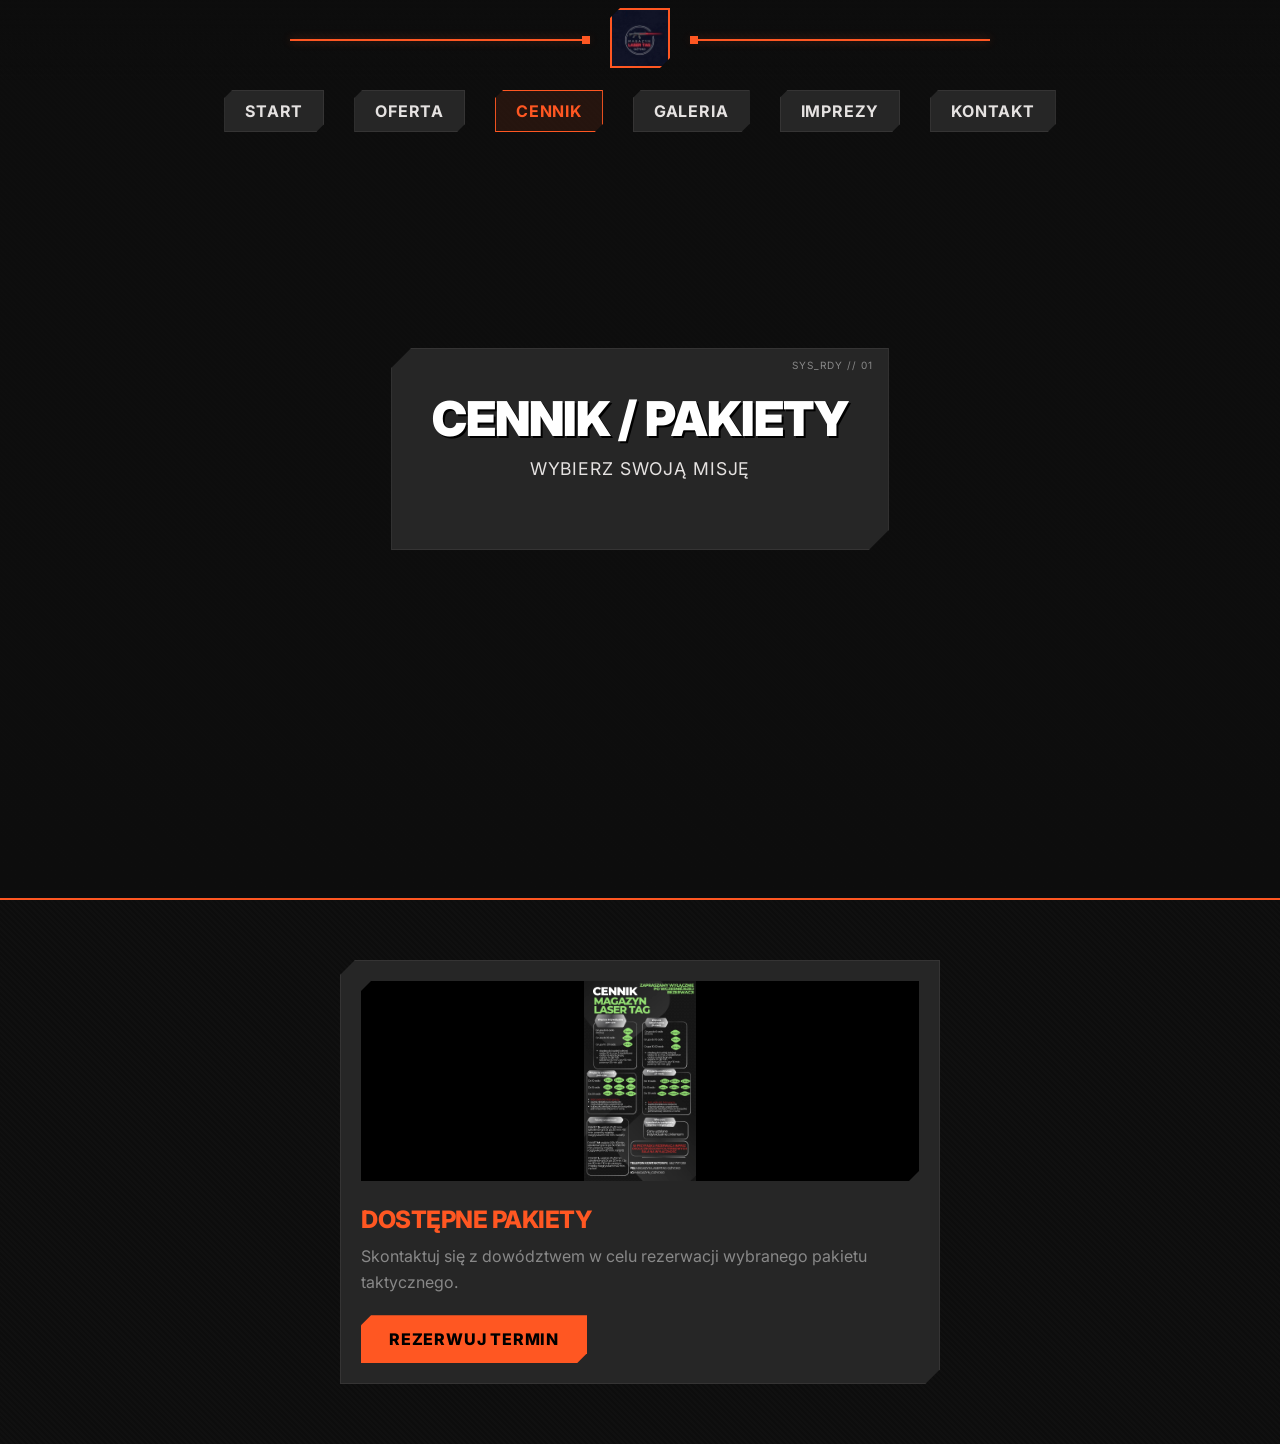
==== cennik.html @ 7a132282 "Initial Laser Tag website" ====
<!doctype html>
<html lang="pl">
<head>
  <meta charset="utf-8">
  <meta name="viewport" content="width=device-width, initial-scale=1">
  <title>Cennik - Laser Tag Giżycko</title>
  <link rel="stylesheet" href="styles.css">
</head>
<body data-page="cennik">

  <nav class="top-nav">
    <div class="line left-line"></div>
    <div class="logo">
      <img src="assets/media/LOGO%20LT.jpg" alt="Laser Tag Logo">
    </div>
    <div class="line right-line"></div>
  </nav>

  <div class="desktop-menu">
    <a href="index.html">Start</a>
    <a href="oferta.html">Oferta</a>
    <a href="cennik.html" class="active">Cennik</a>
    <a href="galeria.html">Galeria</a>
    <a href="imprezy.html">Imprezy</a>
    <a href="kontakt.html">Kontakt</a>
  </div>

  <main>
    <section class="hero">
      <div class="video-overlay"></div>
      <video autoplay muted loop playsinline class="bg-video">
        <source src="assets/media/two-young-adults-play-laser-tag-game-in-dark-2025-12-17-11-11-49-utc.mov" type="video/mp4">
      </video>
      <div class="hero-content tactical-panel">
        <h1>CENNIK / PAKIETY</h1>
        <p>WYBIERZ SWOJĄ MISJĘ</p>
      </div>
    </section>

    <section class="features" style="justify-content: center;">
      <div class="feature-card" style="max-width: 600px; margin: 0 auto;">
        <img src="assets/media/CENNIKIKI%20I%20PAKIETY%20LT.jpg" alt="Cennik Laser Tag" style="object-fit: contain; background: #000;">
        <h2>Dostępne Pakiety</h2>
        <p>Skontaktuj się z dowództwem w celu rezerwacji wybranego pakietu taktycznego.</p>
        <a href="kontakt.html" class="btn btn-primary" style="display:inline-block; margin-top:20px;">Rezerwuj termin</a>
      </div>
    </section>
  </main>

  <nav class="bottom-nav">
    <a href="index.html">
      <svg viewBox="0 0 24 24"><path d="M10 20v-6h4v6h5v-8h3L12 3 2 12h3v8z"/></svg>
      <span>Start</span>
    </a>
    <a href="oferta.html">
      <svg viewBox="0 0 24 24"><path d="M12 2l-5.5 9h11L12 2zm0 3.84L13.93 9h-3.87L12 5.84zM17.5 13c-2.49 0-4.5 2.01-4.5 4.5s2.01 4.5 4.5 4.5 4.5-2.01 4.5-4.5-2.01-4.5-4.5-4.5zm0 7c-1.38 0-2.5-1.12-2.5-2.5s1.12-2.5 2.5-2.5 2.5 1.12 2.5 2.5-1.12 2.5-2.5 2.5zM3 21.5h8v-8H3v8zm2-6h4v4H5v-4z"/></svg>
      <span>Oferta</span>
    </a>
    <a href="cennik.html" class="active">
      <svg viewBox="0 0 24 24"><path d="M11.8 10.9c-2.27-.59-3-1.2-3-2.15 0-1.09 1.01-1.85 2.7-1.85 1.78 0 2.44.85 2.5 2.1h2.21c-.07-1.72-1.12-3.3-3.21-3.81V3h-3v2.16c-1.94.42-3.5 1.68-3.5 3.61 0 2.31 1.91 3.46 4.7 4.13 2.5.6 3 1.48 3 2.41 0 .69-.49 1.79-2.7 1.79-2.06 0-2.87-.92-2.98-2.1h-2.2c.12 2.19 1.76 3.42 3.68 3.83V21h3v-2.15c1.95-.37 3.5-1.5 3.5-3.55 0-2.84-2.43-3.81-4.7-4.4z"/></svg>
      <span>Cennik</span>
    </a>
    <a href="kontakt.html">
      <svg viewBox="0 0 24 24"><path d="M20 4H4c-1.1 0-1.99.9-1.99 2L2 18c0 1.1.9 2 2 2h16c1.1 0 2-.9 2-2V6c0-1.1-.9-2-2-2zm0 4l-8 5-8-5V6l8 5 8-5v2z"/></svg>
      <span>Kontakt</span>
    </a>
  </nav>

</body>
</html>
---- styles.css ----
@import url('https://fonts.googleapis.com/css2?family=Inter:wght@400;500;700;800;900&display=swap');

:root {
  --color-base: #0D0D0D;
  --color-surface: #262626;
  --color-surface-light: #353434;
  --color-accent-primary: #FF5722;
  --color-accent-secondary: #D32F2F;
  --color-text-primary: #e5e2e1;
  --color-text-muted: #888888;
  
  --font-main: 'Inter', sans-serif;
}

* {
  box-sizing: border-box;
  margin: 0;
  padding: 0;
  font-family: var(--font-main);
}

body {
  background-color: var(--color-base);
  color: var(--color-text-primary);
  padding-bottom: 80px; /* space for bottom nav */
  background-image: repeating-linear-gradient(45deg, rgba(255,255,255,0.01) 0px, rgba(255,255,255,0.01) 2px, transparent 2px, transparent 4px);
}

/* TOP NAV WITH LINES */
.top-nav {
  position: fixed;
  top: 0;
  width: 100%;
  display: flex;
  align-items: center;
  justify-content: center;
  height: 80px;
  z-index: 1000;
  background: linear-gradient(to bottom, rgba(13,13,13,0.95), transparent);
}

.logo img {
  height: 60px;
  border: 2px solid var(--color-accent-primary);
  margin: 0 20px;
  /* Tactical sharp look */
  border-radius: 0;
  clip-path: polygon(10px 0, 100% 0, 100% calc(100% - 10px), calc(100% - 10px) 100%, 0 100%, 0 10px);
}

.line {
  height: 2px;
  background: var(--color-accent-primary);
  box-shadow: 0 0 8px rgba(255, 87, 34, 0.4);
  flex-grow: 1;
  max-width: 300px;
  position: relative;
}

.line::after {
  content: '';
  position: absolute;
  top: -3px;
  width: 8px;
  height: 8px;
  background: var(--color-accent-primary);
}

.left-line::after { right: 0; }
.right-line::after { left: 0; }

/* DESKTOP MENU */
.desktop-menu {
  display: none;
}

@media (min-width: 768px) {
  body { padding-bottom: 0; }
  .bottom-nav { display: none !important; }
  
  .desktop-menu {
    display: flex;
    justify-content: center;
    gap: 30px;
    position: fixed;
    top: 90px;
    width: 100%;
    z-index: 999;
  }
  
  .desktop-menu a {
    color: var(--color-text-primary);
    text-decoration: none;
    font-weight: 700;
    text-transform: uppercase;
    letter-spacing: 0.05em;
    padding: 10px 20px;
    background: var(--color-surface);
    border: 1px solid var(--color-surface-light);
    clip-path: polygon(8px 0, 100% 0, 100% calc(100% - 8px), calc(100% - 8px) 100%, 0 100%, 0 8px);
    transition: 0.2s;
  }
  
  .desktop-menu a:hover, .desktop-menu a.active {
    border-color: var(--color-accent-primary);
    background: rgba(255, 87, 34, 0.1);
    color: var(--color-accent-primary);
  }
}

/* HERO VIDEO */
.hero {
  position: relative;
  height: 100vh;
  display: flex;
  align-items: center;
  justify-content: center;
  overflow: hidden;
  border-bottom: 2px solid var(--color-accent-primary);
}

.bg-video {
  position: absolute;
  top: 50%;
  left: 50%;
  min-width: 100%;
  min-height: 100%;
  width: auto;
  height: auto;
  transform: translateX(-50%) translateY(-50%);
  z-index: -2;
  object-fit: cover;
  filter: contrast(1.2) grayscale(0.2);
}

.video-overlay {
  position: absolute;
  inset: 0;
  background: rgba(13, 13, 13, 0.7);
  z-index: -1;
  background-image: linear-gradient(0deg, rgba(13,13,13,1) 0%, rgba(13,13,13,0) 50%);
}

/* TACTICAL PANEL */
.tactical-panel {
  background: var(--color-surface);
  border: 1px solid var(--color-surface-light);
  padding: 40px;
  position: relative;
  clip-path: polygon(20px 0, 100% 0, 100% calc(100% - 20px), calc(100% - 20px) 100%, 0 100%, 0 20px);
}

.tactical-panel::before {
  content: 'SYS_RDY // 01';
  position: absolute;
  top: 10px;
  right: 15px;
  font-size: 10px;
  color: var(--color-text-muted);
  letter-spacing: 0.1em;
}

.hero-content {
  text-align: center;
  max-width: 700px;
  margin: 0 20px;
}

.hero-content h1 {
  font-size: 3rem;
  font-weight: 900;
  margin-bottom: 10px;
  text-transform: uppercase;
  color: #fff;
  letter-spacing: -0.02em;
  text-shadow: 2px 2px 0 #000;
}

.hero-content p {
  font-size: 1.1rem;
  color: var(--color-text-primary);
  text-transform: uppercase;
  letter-spacing: 0.05em;
  margin-bottom: 30px;
}

/* BUTTONS */
.hero-buttons {
  display: flex;
  gap: 20px;
  justify-content: center;
  flex-wrap: wrap;
}

.btn {
  padding: 14px 28px;
  text-decoration: none;
  font-weight: 800;
  text-transform: uppercase;
  letter-spacing: 0.05em;
  transition: 0.2s;
  clip-path: polygon(10px 0, 100% 0, 100% calc(100% - 10px), calc(100% - 10px) 100%, 0 100%, 0 10px);
  position: relative;
}

.btn-primary {
  background: var(--color-accent-primary);
  color: #000;
  border: none;
}

.btn-primary:hover {
  background: #fff;
}

.btn-outline {
  background: var(--color-surface);
  color: var(--color-text-primary);
  border: 1px solid var(--color-accent-primary);
}

.btn-outline:hover {
  background: var(--color-accent-primary);
  color: #000;
}

/* BOTTOM NAV (MOBILE) */
.bottom-nav {
  position: fixed;
  bottom: 0;
  width: 100%;
  background: var(--color-surface);
  border-top: 2px solid var(--color-accent-primary);
  display: flex;
  justify-content: space-around;
  padding: 12px 0;
  z-index: 1000;
}

.bottom-nav a {
  display: flex;
  flex-direction: column;
  align-items: center;
  color: var(--color-text-muted);
  text-decoration: none;
  font-size: 0.75rem;
  font-weight: 700;
  text-transform: uppercase;
  gap: 4px;
}

.bottom-nav a.active {
  color: var(--color-accent-primary);
}

.bottom-nav svg {
  width: 24px;
  height: 24px;
  fill: currentColor;
}

/* FEATURES GRID */
.features {
  padding: 60px 20px;
  display: grid;
  grid-template-columns: repeat(auto-fit, minmax(320px, 1fr));
  gap: 30px;
  max-width: 1200px;
  margin: 0 auto;
}

.feature-card {
  background: var(--color-surface);
  border: 1px solid var(--color-surface-light);
  padding: 20px;
  clip-path: polygon(15px 0, 100% 0, 100% calc(100% - 15px), calc(100% - 15px) 100%, 0 100%, 0 15px);
  position: relative;
}

.feature-card img {
  width: 100%;
  height: 200px;
  object-fit: cover;
  margin-bottom: 20px;
  filter: grayscale(0.3) contrast(1.2);
  clip-path: polygon(10px 0, 100% 0, 100% calc(100% - 10px), calc(100% - 10px) 100%, 0 100%, 0 10px);
}

.feature-card h2 {
  color: var(--color-accent-primary);
  font-size: 1.5rem;
  font-weight: 800;
  margin-bottom: 10px;
  text-transform: uppercase;
  letter-spacing: -0.02em;
}

.feature-card p {
  color: var(--color-text-muted);
  line-height: 1.6;
}
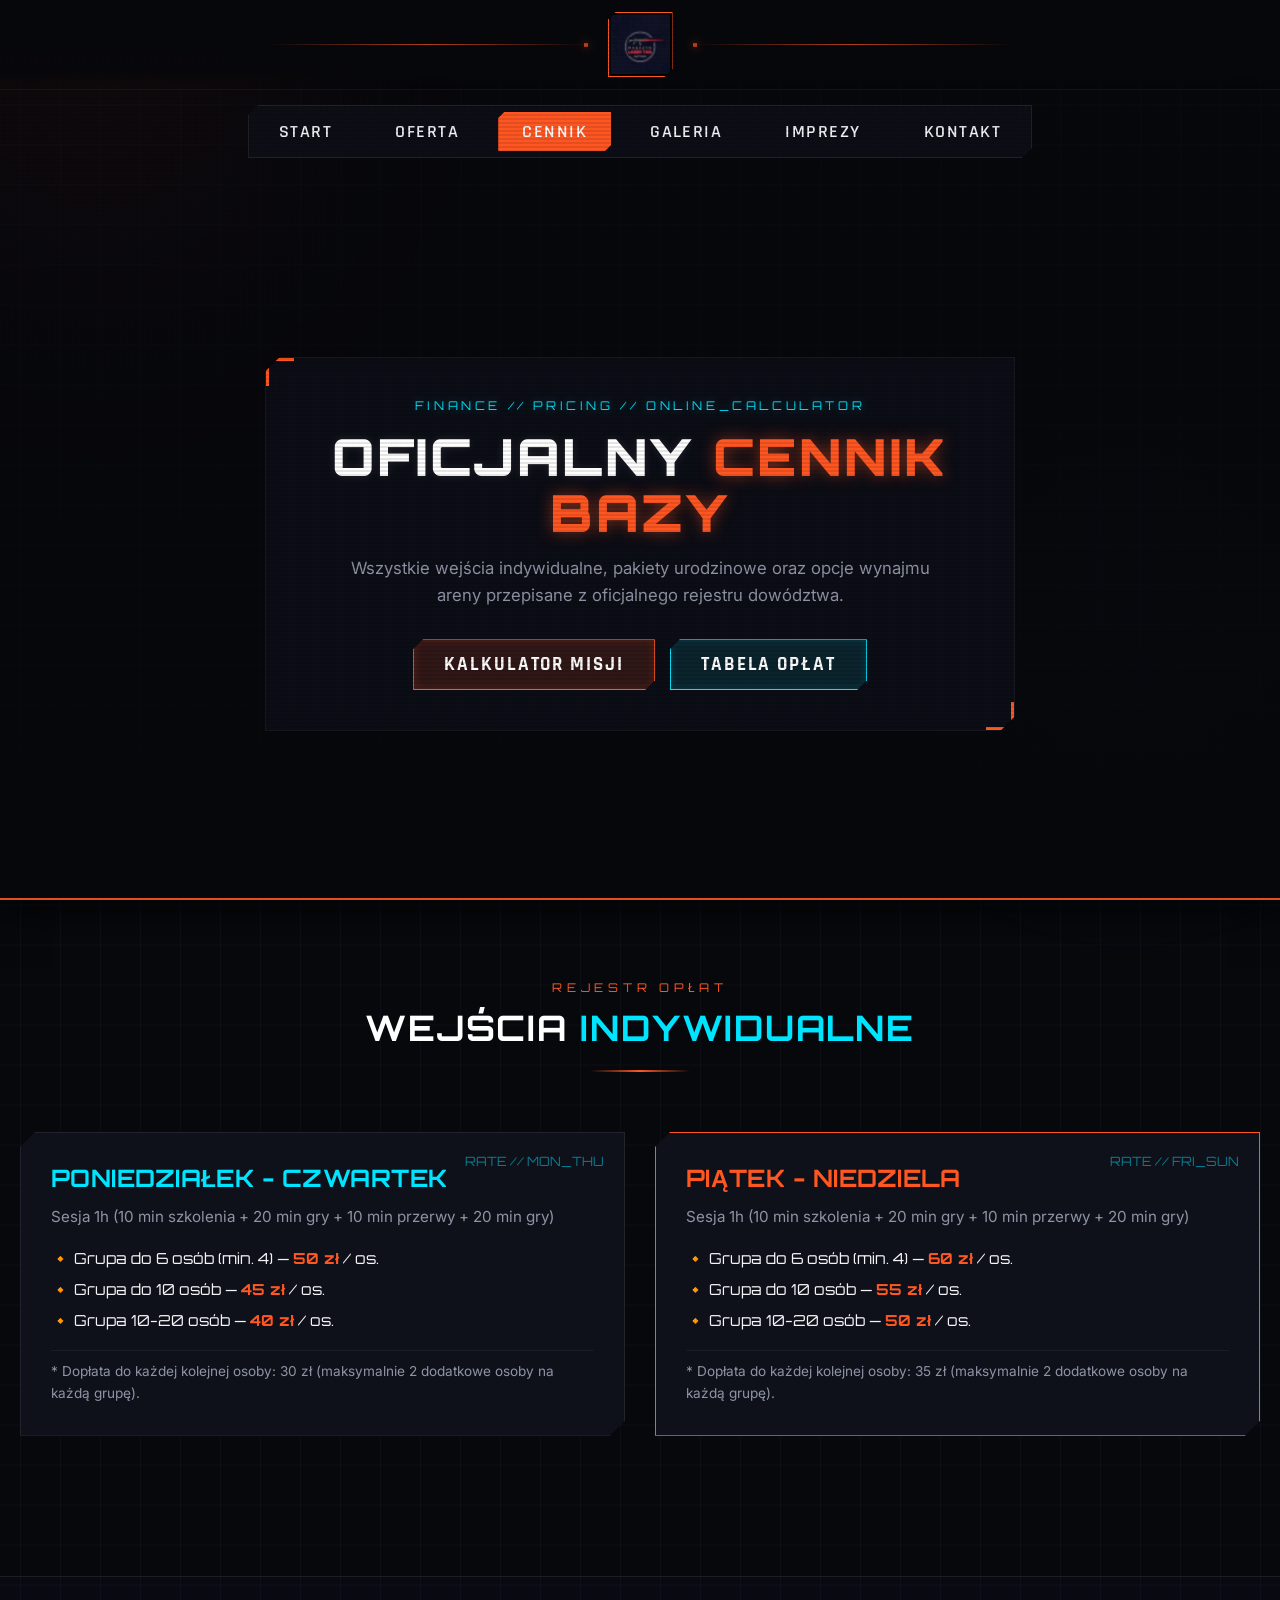
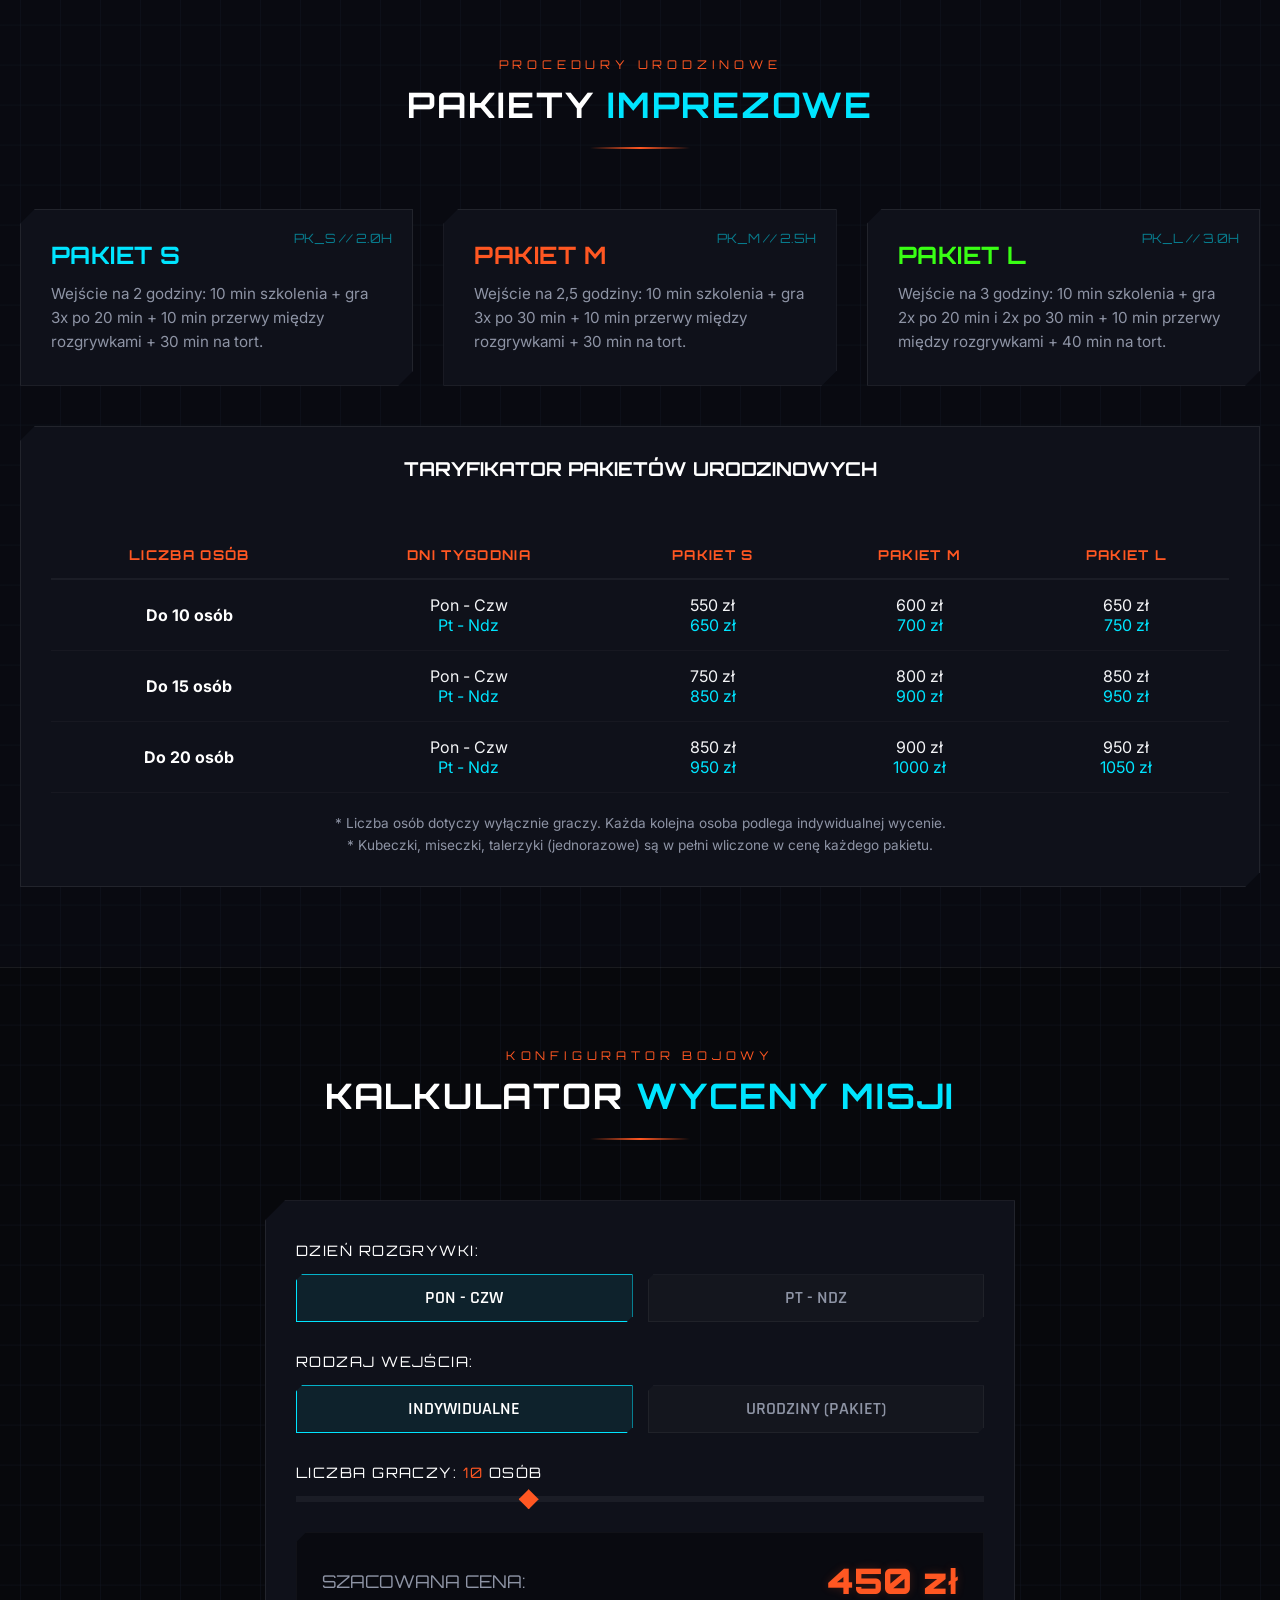
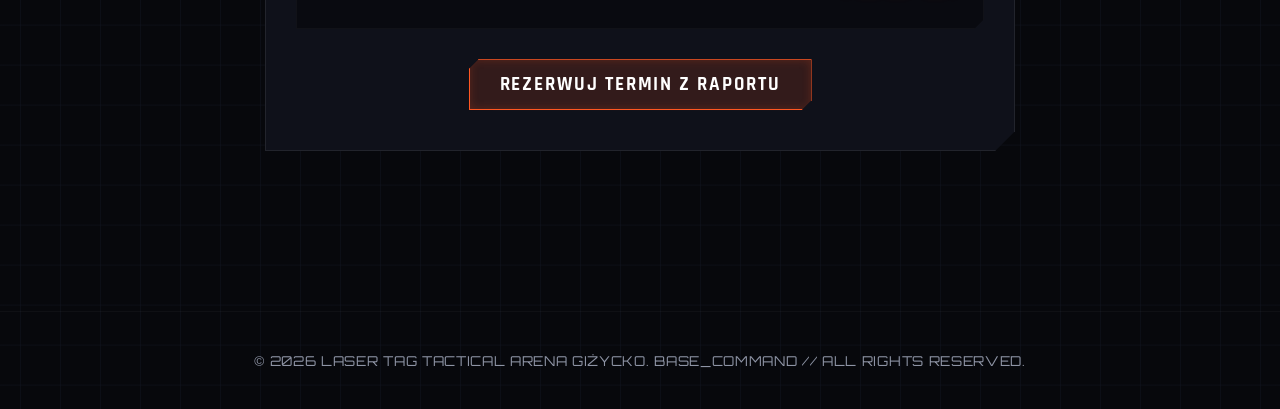
==== commit 0e93da8a: "Update Laser Tag site from local preview" ====
--- a/cennik.html
+++ b/cennik.html
@@ -3,11 +3,16 @@
 <head>
   <meta charset="utf-8">
   <meta name="viewport" content="width=device-width, initial-scale=1">
-  <title>Cennik - Laser Tag Giżycko</title>
+  <title>Cennik - Laser Tag Giżycko Tactical Arena</title>
   <link rel="stylesheet" href="styles.css">
 </head>
 <body data-page="cennik">
 
+  <!-- Glow Backgrounds -->
+  <div class="grid-glow"></div>
+  <div class="grid-glow-alt"></div>
+
+  <!-- Top Nav -->
   <nav class="top-nav">
     <div class="line left-line"></div>
     <div class="logo">
@@ -16,6 +21,7 @@
     <div class="line right-line"></div>
   </nav>
 
+  <!-- Desktop menu -->
   <div class="desktop-menu">
     <a href="index.html">Start</a>
     <a href="oferta.html">Oferta</a>
@@ -25,28 +31,215 @@
     <a href="kontakt.html">Kontakt</a>
   </div>
 
-  <main>
+  <main style="padding-top: 90px;">
+    
+    <!-- Hero Section -->
     <section class="hero">
       <div class="video-overlay"></div>
       <video autoplay muted loop playsinline class="bg-video">
         <source src="assets/media/two-young-adults-play-laser-tag-game-in-dark-2025-12-17-11-11-49-utc.mov" type="video/mp4">
       </video>
-      <div class="hero-content tactical-panel">
-        <h1>CENNIK / PAKIETY</h1>
-        <p>WYBIERZ SWOJĄ MISJĘ</p>
+      <div class="hud-panel">
+        <div class="hud-metadata">FINANCE // PRICING // ONLINE_CALCULATOR</div>
+        <h1 class="hud-title">OFICJALNY <span>CENNIK BAZY</span></h1>
+        <p class="hud-desc">
+          Wszystkie wejścia indywidualne, pakiety urodzinowe oraz opcje wynajmu areny przepisane z oficjalnego rejestru dowództwa.
+        </p>
+        <div class="btn-hud-container">
+          <a href="#calculator" class="btn-hud btn-hud-orange">Kalkulator misji</a>
+          <a href="#indiv-pricing" class="btn-hud btn-hud-cyan">Tabela opłat</a>
+        </div>
       </div>
     </section>
 
-    <section class="features" style="justify-content: center;">
-      <div class="feature-card" style="max-width: 600px; margin: 0 auto;">
-        <img src="assets/media/CENNIKIKI%20I%20PAKIETY%20LT.jpg" alt="Cennik Laser Tag" style="object-fit: contain; background: #000;">
-        <h2>Dostępne Pakiety</h2>
-        <p>Skontaktuj się z dowództwem w celu rezerwacji wybranego pakietu taktycznego.</p>
-        <a href="kontakt.html" class="btn btn-primary" style="display:inline-block; margin-top:20px;">Rezerwuj termin</a>
+    <!-- Detailed Pricing Tables Section -->
+    <section class="content-section" id="indiv-pricing">
+      <div class="section-header">
+        <span class="section-tag">REJESTR OPŁAT</span>
+        <h2 class="section-title">WEJŚCIA <span>INDYWIDUALNE</span></h2>
+        <div class="section-divider"></div>
+      </div>
+
+      <div class="d-md-grid-2" style="display: grid; gap: 30px; margin-bottom: 60px;">
+        <!-- Pon-Czw Card -->
+        <div class="hud-card">
+          <div class="card-num">RATE // MON_THU</div>
+          <h3 class="card-title" style="color: var(--accent-secondary);">Poniedziałek - Czwartek</h3>
+          <p class="card-desc" style="margin-bottom: 20px;">Sesja 1h (10 min szkolenia + 20 min gry + 10 min przerwy + 20 min gry)</p>
+          <ul style="list-style-type: none; font-family: var(--font-hud); font-size: 0.95rem; color: var(--text-primary); display: flex; flex-direction: column; gap: 12px; margin-bottom: 20px;">
+            <li>🔸 Grupa do 6 osób (min. 4) — <span class="text-accent" style="font-weight:700;">50 zł</span> / os.</li>
+            <li>🔸 Grupa do 10 osób — <span class="text-accent" style="font-weight:700;">45 zł</span> / os.</li>
+            <li>🔸 Grupa 10-20 osób — <span class="text-accent" style="font-weight:700;">40 zł</span> / os.</li>
+          </ul>
+          <p class="card-desc" style="font-size: 0.85rem; border-top: 1px solid rgba(255,255,255,0.05); padding-top: 10px;">
+            * Dopłata do każdej kolejnej osoby: 30 zł (maksymalnie 2 dodatkowe osoby na każdą grupę).
+          </p>
+        </div>
+
+        <!-- Pt-Niedz Card -->
+        <div class="hud-card" style="border-color: var(--accent-primary);">
+          <div class="card-num">RATE // FRI_SUN</div>
+          <h3 class="card-title" style="color: var(--accent-primary);">Piątek - Niedziela</h3>
+          <p class="card-desc" style="margin-bottom: 20px;">Sesja 1h (10 min szkolenia + 20 min gry + 10 min przerwy + 20 min gry)</p>
+          <ul style="list-style-type: none; font-family: var(--font-hud); font-size: 0.95rem; color: var(--text-primary); display: flex; flex-direction: column; gap: 12px; margin-bottom: 20px;">
+            <li>🔸 Grupa do 6 osób (min. 4) — <span class="text-accent" style="font-weight:700;">60 zł</span> / os.</li>
+            <li>🔸 Grupa do 10 osób — <span class="text-accent" style="font-weight:700;">55 zł</span> / os.</li>
+            <li>🔸 Grupa 10-20 osób — <span class="text-accent" style="font-weight:700;">50 zł</span> / os.</li>
+          </ul>
+          <p class="card-desc" style="font-size: 0.85rem; border-top: 1px solid rgba(255,255,255,0.05); padding-top: 10px;">
+            * Dopłata do każdej kolejnej osoby: 35 zł (maksymalnie 2 dodatkowe osoby na każdą grupę).
+          </p>
+        </div>
+      </div>
+    </section>
+
+    <!-- Birthday Packages Section -->
+    <section class="content-section" style="border-top: 1px solid var(--border-color); background: rgba(19, 22, 37, 0.2);">
+      <div class="section-header">
+        <span class="section-tag">PROCEDURY URODZINOWE</span>
+        <h2 class="section-title">PAKIETY <span>IMPREZOWE</span></h2>
+        <div class="section-divider"></div>
+      </div>
+
+      <!-- S, M, L Packages Explanations -->
+      <div class="hud-grid" style="margin-bottom: 40px;">
+        <div class="hud-card">
+          <div class="card-num">PK_S // 2.0H</div>
+          <h3 class="card-title" style="color:var(--accent-secondary);">Pakiet S</h3>
+          <p class="card-desc">
+            Wejście na 2 godziny: 10 min szkolenia + gra 3x po 20 min + 10 min przerwy między rozgrywkami + 30 min na tort.
+          </p>
+        </div>
+        <div class="hud-card">
+          <div class="card-num">PK_M // 2.5H</div>
+          <h3 class="card-title" style="color:var(--accent-primary);">Pakiet M</h3>
+          <p class="card-desc">
+            Wejście na 2,5 godziny: 10 min szkolenia + gra 3x po 30 min + 10 min przerwy między rozgrywkami + 30 min na tort.
+          </p>
+        </div>
+        <div class="hud-card">
+          <div class="card-num">PK_L // 3.0H</div>
+          <h3 class="card-title" style="color:var(--accent-success);">Pakiet L</h3>
+          <p class="card-desc">
+            Wejście na 3 godziny: 10 min szkolenia + gra 2x po 20 min i 2x po 30 min + 10 min przerwy między rozgrywkami + 40 min na tort.
+          </p>
+        </div>
+      </div>
+
+      <!-- S, M, L Cost Matrix -->
+      <div style="background: var(--bg-surface); border: 1px solid var(--border-color); padding: 30px; clip-path: polygon(15px 0, 100% 0, 100% calc(100% - 15px), calc(100% - 15px) 100%, 0 100%, 0 15px);">
+        <h3 style="font-family: var(--font-hud); color: #fff; font-size: 1.2rem; text-transform: uppercase; margin-bottom: 20px; text-align: center;">TARYFIKATOR PAKIETÓW URODZINOWYCH</h3>
+        
+        <div style="overflow-x: auto;">
+          <table class="leaderboard-table" style="text-align: center;">
+            <thead>
+              <tr>
+                <th style="text-align: center;">Liczba osób</th>
+                <th style="text-align: center;">Dni tygodnia</th>
+                <th style="text-align: center;">Pakiet S</th>
+                <th style="text-align: center;">Pakiet M</th>
+                <th style="text-align: center;">Pakiet L</th>
+              </tr>
+            </thead>
+            <tbody>
+              <tr>
+                <td style="font-weight:700; color:#fff;">Do 10 osób</td>
+                <td>Pon - Czw<br><span class="text-cyan">Pt - Ndz</span></td>
+                <td>550 zł<br><span class="text-cyan">650 zł</span></td>
+                <td>600 zł<br><span class="text-cyan">700 zł</span></td>
+                <td>650 zł<br><span class="text-cyan">750 zł</span></td>
+              </tr>
+              <tr>
+                <td style="font-weight:700; color:#fff;">Do 15 osób</td>
+                <td>Pon - Czw<br><span class="text-cyan">Pt - Ndz</span></td>
+                <td>750 zł<br><span class="text-cyan">850 zł</span></td>
+                <td>800 zł<br><span class="text-cyan">900 zł</span></td>
+                <td>850 zł<br><span class="text-cyan">950 zł</span></td>
+              </tr>
+              <tr>
+                <td style="font-weight:700; color:#fff;">Do 20 osób</td>
+                <td>Pon - Czw<br><span class="text-cyan">Pt - Ndz</span></td>
+                <td>850 zł<br><span class="text-cyan">950 zł</span></td>
+                <td>900 zł<br><span class="text-cyan">1000 zł</span></td>
+                <td>950 zł<br><span class="text-cyan">1050 zł</span></td>
+              </tr>
+            </tbody>
+          </table>
+        </div>
+        <p class="card-desc" style="font-size: 0.85rem; margin-top: 20px; text-align: center;">
+          * Liczba osób dotyczy wyłącznie graczy. Każda kolejna osoba podlega indywidualnej wycenie.
+          <br>
+          * Kubeczki, miseczki, talerzyki (jednorazowe) są w pełni wliczone w cenę każdego pakietu.
+        </p>
+      </div>
+    </section>
+
+    <!-- Interactive Calculator -->
+    <section class="content-section" id="calculator" style="border-top: 1px solid var(--border-color);">
+      <div class="section-header">
+        <span class="section-tag">KONFIGURATOR BOJOWY</span>
+        <h2 class="section-title">KALKULATOR <span>WYCENY MISJI</span></h2>
+        <div class="section-divider"></div>
+      </div>
+
+      <div class="calc-container">
+        <!-- Day Type -->
+        <div class="calc-group">
+          <label class="calc-label">Dzień rozgrywki:</label>
+          <div class="calc-grid-btns">
+            <button class="calc-btn-option active" id="day-weekday" onclick="selectDay('weekday', this)">PON - CZW</button>
+            <button class="calc-btn-option" id="day-weekend" onclick="selectDay('weekend', this)">PT - NDZ</button>
+          </div>
+        </div>
+
+        <!-- Mode Selector -->
+        <div class="calc-group">
+          <label class="calc-label">Rodzaj wejścia:</label>
+          <div class="calc-grid-btns">
+            <button class="calc-btn-option active" id="mode-indiv" onclick="selectMode('indiv', this)">INDYWIDUALNE</button>
+            <button class="calc-btn-option" id="mode-bday" onclick="selectMode('bday', this)">URODZINY (PAKIET)</button>
+          </div>
+        </div>
+
+        <!-- Dynamic Group 1: Individual Players count -->
+        <div class="calc-group" id="calc-group-players">
+          <label class="calc-label" for="players-range">Liczba graczy: <span id="players-val" class="text-accent">10</span> osób</label>
+          <div class="calc-slider-box">
+            <input type="range" id="players-range" class="calc-slider" min="4" max="22" value="10" oninput="updateCalculator()">
+          </div>
+        </div>
+
+        <!-- Dynamic Group 2: Birthday Package Tier & Size -->
+        <div class="calc-group" id="calc-group-bday-options" style="display:none;">
+          <label class="calc-label">Rozmiar grupy urodzinowej:</label>
+          <div class="calc-grid-btns" style="margin-bottom:15px;">
+            <button class="calc-btn-option active" id="tier-10" onclick="selectBdayTier('10', this)">DO 10 GRACZY</button>
+            <button class="calc-btn-option" id="tier-15" onclick="selectBdayTier('15', this)">DO 15 GRACZY</button>
+            <button class="calc-btn-option" id="tier-20" onclick="selectBdayTier('20', this)">DO 20 GRACZY</button>
+          </div>
+          
+          <label class="calc-label">Czas trwania i pakiet:</label>
+          <div class="calc-grid-btns">
+            <button class="calc-btn-option active" id="size-S" onclick="selectBdaySize('S', this)">PAKIET S (2.0H)</button>
+            <button class="calc-btn-option" id="size-M" onclick="selectBdaySize('M', this)">PAKIET M (2.5H)</button>
+            <button class="calc-btn-option" id="size-L" onclick="selectBdaySize('L', this)">PAKIET L (3.0H)</button>
+          </div>
+        </div>
+
+        <!-- Results -->
+        <div class="calc-summary">
+          <div class="calc-summary-label">SZACOWANA CENA:</div>
+          <div class="calc-price"><span id="total-price">450</span> zł</div>
+        </div>
+
+        <div style="text-align: center; margin-top: 30px;">
+          <a href="kontakt.html" class="btn-hud btn-hud-orange" style="text-decoration:none; display:inline-block;">Rezerwuj termin z raportu</a>
+        </div>
       </div>
     </section>
   </main>
 
+  <!-- Mobile bottom nav -->
   <nav class="bottom-nav">
     <a href="index.html">
       <svg viewBox="0 0 24 24"><path d="M10 20v-6h4v6h5v-8h3L12 3 2 12h3v8z"/></svg>
@@ -66,5 +259,121 @@
     </a>
   </nav>
 
+  <!-- Pricing Calculator Logic -->
+  <script>
+    let dayType = 'weekday'; // weekday or weekend
+    let modeType = 'indiv'; // indiv or bday
+    let bdayTier = '10'; // 10, 15, 20
+    let bdaySize = 'S'; // S, M, L
+
+    function selectDay(type, element) {
+      document.getElementById('day-weekday').classList.remove('active');
+      document.getElementById('day-weekend').classList.remove('active');
+      element.classList.add('active');
+      dayType = type;
+      updateCalculator();
+    }
+
+    function selectMode(mode, element) {
+      document.getElementById('mode-indiv').classList.remove('active');
+      document.getElementById('mode-bday').classList.remove('active');
+      element.classList.add('active');
+      modeType = mode;
+      
+      if (mode === 'indiv') {
+        document.getElementById('calc-group-players').style.display = 'block';
+        document.getElementById('calc-group-bday-options').style.display = 'none';
+      } else {
+        document.getElementById('calc-group-players').style.display = 'none';
+        document.getElementById('calc-group-bday-options').style.display = 'block';
+      }
+      updateCalculator();
+    }
+
+    function selectBdayTier(tier, element) {
+      document.getElementById('tier-10').classList.remove('active');
+      document.getElementById('tier-15').classList.remove('active');
+      document.getElementById('tier-20').classList.remove('active');
+      element.classList.add('active');
+      bdayTier = tier;
+      updateCalculator();
+    }
+
+    function selectBdaySize(size, element) {
+      document.getElementById('size-S').classList.remove('active');
+      document.getElementById('size-M').classList.remove('active');
+      document.getElementById('size-L').classList.remove('active');
+      element.classList.add('active');
+      bdaySize = size;
+      updateCalculator();
+    }
+
+    function updateCalculator() {
+      let price = 0;
+      
+      if (modeType === 'indiv') {
+        const players = parseInt(document.getElementById('players-range').value);
+        document.getElementById('players-val').innerText = players;
+        
+        if (dayType === 'weekday') {
+          // Pon-Czw Individual Rates
+          if (players <= 6) {
+            price = players * 50;
+          } else if (players <= 10) {
+            price = players * 45;
+          } else {
+            price = players * 40;
+          }
+        } else {
+          // Pt-Ndz Individual Rates
+          if (players <= 6) {
+            price = players * 60;
+          } else if (players <= 10) {
+            price = players * 55;
+          } else {
+            price = players * 50;
+          }
+        }
+      } else {
+        // Birthday Packages Rates
+        // Matrix: [dayType][bdayTier][bdaySize]
+        const rates = {
+          weekday: {
+            '10': { S: 550, M: 600, L: 650 },
+            '15': { S: 750, M: 800, L: 850 },
+            '20': { S: 850, M: 900, L: 950 }
+          },
+          weekend: {
+            '10': { S: 650, M: 700, L: 750 },
+            '15': { S: 850, M: 900, L: 950 },
+            '20': { S: 950, M: 1000, L: 1050 }
+          }
+        };
+        price = rates[dayType][bdayTier][bdaySize];
+      }
+      
+      document.getElementById('total-price').innerText = price;
+    }
+
+    // Initial run
+    updateCalculator();
+  </script>
+
+  <style>
+    .d-md-grid-2 {
+      display: grid;
+      grid-template-columns: 1fr;
+    }
+    @media (min-width: 768px) {
+      .d-md-grid-2 {
+        grid-template-columns: 1fr 1fr;
+      }
+    }
+  </style>
+
+  <footer>
+    <p>&copy; 2026 LASER TAG TACTICAL ARENA GIŻYCKO. BASE_COMMAND // ALL RIGHTS RESERVED.</p>
+  </footer>
+
 </body>
 </html>
--- a/styles.css
+++ b/styles.css
@@ -1,32 +1,111 @@
-@import url('https://fonts.googleapis.com/css2?family=Inter:wght@400;500;700;800;900&display=swap');
+@import url('https://fonts.googleapis.com/css2?family=Orbitron:wght@400;500;700;900&family=Rajdhani:wght@500;600;700&family=Inter:wght@400;500;600&display=swap');
 
 :root {
-  --color-base: #0D0D0D;
-  --color-surface: #262626;
-  --color-surface-light: #353434;
-  --color-accent-primary: #FF5722;
-  --color-accent-secondary: #D32F2F;
-  --color-text-primary: #e5e2e1;
-  --color-text-muted: #888888;
-  
-  --font-main: 'Inter', sans-serif;
+  --bg-dark: #07080c;
+  --bg-surface: #0f111a;
+  --bg-card: #131625;
+  --accent-primary: #ff5722;
+  --accent-primary-rgb: 255, 87, 34;
+  --accent-secondary: #00e5ff;
+  --accent-secondary-rgb: 0, 229, 255;
+  --accent-success: #39ff14;
+  --text-primary: #f3f4f6;
+  --text-muted: #8e94a5;
+  --border-color: rgba(255, 255, 255, 0.08);
+  --border-active: rgba(255, 87, 34, 0.4);
+  
+  --font-hud: 'Orbitron', sans-serif;
+  --font-menu: 'Rajdhani', sans-serif;
+  --font-body: 'Inter', sans-serif;
 }
 
 * {
   box-sizing: border-box;
   margin: 0;
   padding: 0;
-  font-family: var(--font-main);
+}
+
+/* Scrollbar styling */
+::-webkit-scrollbar {
+  width: 8px;
+}
+::-webkit-scrollbar-track {
+  background: var(--bg-dark);
+}
+::-webkit-scrollbar-thumb {
+  background: var(--bg-card);
+  border: 2px solid var(--bg-dark);
+  border-radius: 4px;
+}
+::-webkit-scrollbar-thumb:hover {
+  background: var(--accent-primary);
 }
 
 body {
-  background-color: var(--color-base);
-  color: var(--color-text-primary);
-  padding-bottom: 80px; /* space for bottom nav */
-  background-image: repeating-linear-gradient(45deg, rgba(255,255,255,0.01) 0px, rgba(255,255,255,0.01) 2px, transparent 2px, transparent 4px);
-}
-
-/* TOP NAV WITH LINES */
+  background-color: var(--bg-dark);
+  color: var(--text-primary);
+  font-family: var(--font-body);
+  overflow-x: hidden;
+  padding-bottom: 80px; /* Space for bottom nav on mobile */
+  background-image: 
+    linear-gradient(rgba(18, 21, 32, 0.5) 1px, transparent 1px),
+    linear-gradient(90deg, rgba(18, 21, 32, 0.5) 1px, transparent 1px);
+  background-size: 40px 40px;
+  background-position: center;
+}
+
+@media (min-width: 992px) {
+  body {
+    padding-bottom: 0;
+  }
+}
+
+/* SCANLINE EFFECT */
+body::before {
+  content: "";
+  position: fixed;
+  inset: 0;
+  background: linear-gradient(
+    rgba(18, 16, 16, 0) 50%, 
+    rgba(0, 0, 0, 0.25) 50%
+  ), linear-gradient(
+    90deg,
+    rgba(255, 0, 0, 0.03),
+    rgba(0, 255, 0, 0.01),
+    rgba(0, 0, 255, 0.03)
+  );
+  background-size: 100% 4px, 6px 100%;
+  z-index: 9999;
+  pointer-events: none;
+  opacity: 0.4;
+}
+
+/* GLITCH BACKGROUND GLOW */
+.grid-glow {
+  position: absolute;
+  width: 600px;
+  height: 600px;
+  background: radial-gradient(circle, rgba(var(--accent-primary-rgb), 0.08) 0%, transparent 70%);
+  top: -200px;
+  left: -200px;
+  pointer-events: none;
+  z-index: -1;
+  filter: blur(80px);
+}
+
+.grid-glow-alt {
+  position: absolute;
+  width: 500px;
+  height: 500px;
+  background: radial-gradient(circle, rgba(var(--accent-secondary-rgb), 0.06) 0%, transparent 70%);
+  bottom: 0;
+  right: -100px;
+  pointer-events: none;
+  z-index: -1;
+  filter: blur(80px);
+}
+
+/* TOP NAV WITH LOGO & SIDEBARS */
 .top-nav {
   position: fixed;
   top: 0;
@@ -34,89 +113,129 @@
   display: flex;
   align-items: center;
   justify-content: center;
-  height: 80px;
+  height: 90px;
   z-index: 1000;
-  background: linear-gradient(to bottom, rgba(13,13,13,0.95), transparent);
-}
-
-.logo img {
-  height: 60px;
-  border: 2px solid var(--color-accent-primary);
-  margin: 0 20px;
-  /* Tactical sharp look */
-  border-radius: 0;
-  clip-path: polygon(10px 0, 100% 0, 100% calc(100% - 10px), calc(100% - 10px) 100%, 0 100%, 0 10px);
-}
-
-.line {
-  height: 2px;
-  background: var(--color-accent-primary);
-  box-shadow: 0 0 8px rgba(255, 87, 34, 0.4);
+  background: linear-gradient(to bottom, var(--bg-dark) 40%, rgba(7, 8, 12, 0.9) 80%, transparent);
+  border-bottom: 1px solid rgba(255, 255, 255, 0.05);
+  backdrop-filter: blur(10px);
+}
+
+.top-nav .line {
+  height: 1px;
+  background: linear-gradient(90deg, transparent, var(--accent-primary), transparent);
   flex-grow: 1;
-  max-width: 300px;
+  max-width: 25%;
+  opacity: 0.7;
   position: relative;
 }
 
-.line::after {
+.top-nav .line::after {
   content: '';
   position: absolute;
-  top: -3px;
-  width: 8px;
-  height: 8px;
-  background: var(--color-accent-primary);
-}
-
-.left-line::after { right: 0; }
-.right-line::after { left: 0; }
+  width: 4px;
+  height: 4px;
+  background: var(--accent-primary);
+  top: -1.5px;
+  box-shadow: 0 0 8px var(--accent-primary);
+}
+
+.top-nav .left-line::after { right: 0; }
+.top-nav .right-line::after { left: 0; }
+
+.top-nav .logo {
+  display: flex;
+  align-items: center;
+  justify-content: center;
+  padding: 0 20px;
+}
+
+.top-nav .logo img {
+  height: 65px;
+  border: 1px solid var(--accent-primary);
+  padding: 2px;
+  background: rgba(0, 0, 0, 0.8);
+  box-shadow: 0 0 15px rgba(var(--accent-primary-rgb), 0.25);
+  clip-path: polygon(8px 0%, 100% 0%, 100% calc(100% - 8px), calc(100% - 8px) 100%, 0% 100%, 0% 8px);
+}
 
 /* DESKTOP MENU */
 .desktop-menu {
   display: none;
 }
 
-@media (min-width: 768px) {
-  body { padding-bottom: 0; }
-  .bottom-nav { display: none !important; }
-  
+@media (min-width: 992px) {
   .desktop-menu {
     display: flex;
     justify-content: center;
-    gap: 30px;
+    gap: 15px;
     position: fixed;
-    top: 90px;
-    width: 100%;
-    z-index: 999;
-  }
-  
+    top: 105px;
+    left: 50%;
+    transform: translateX(-50%);
+    z-index: 1000;
+    background: rgba(15, 17, 26, 0.8);
+    padding: 6px;
+    border: 1px solid var(--border-color);
+    backdrop-filter: blur(15px);
+    box-shadow: 0 10px 30px rgba(0,0,0,0.5);
+    clip-path: polygon(10px 0, 100% 0, 100% calc(100% - 10px), calc(100% - 10px) 100%, 0 100%, 0 10px);
+  }
+
   .desktop-menu a {
-    color: var(--color-text-primary);
+    color: var(--text-primary);
+    font-family: var(--font-menu);
+    font-size: 1.15rem;
+    font-weight: 600;
+    text-transform: uppercase;
+    letter-spacing: 0.08em;
     text-decoration: none;
-    font-weight: 700;
-    text-transform: uppercase;
-    letter-spacing: 0.05em;
-    padding: 10px 20px;
-    background: var(--color-surface);
-    border: 1px solid var(--color-surface-light);
-    clip-path: polygon(8px 0, 100% 0, 100% calc(100% - 8px), calc(100% - 8px) 100%, 0 100%, 0 8px);
-    transition: 0.2s;
-  }
-  
-  .desktop-menu a:hover, .desktop-menu a.active {
-    border-color: var(--color-accent-primary);
-    background: rgba(255, 87, 34, 0.1);
-    color: var(--color-accent-primary);
-  }
-}
-
-/* HERO VIDEO */
+    padding: 8px 24px;
+    transition: all 0.3s ease;
+    clip-path: polygon(6px 0, 100% 0, 100% calc(100% - 6px), calc(100% - 6px) 100%, 0 100%, 0 6px);
+    position: relative;
+  }
+
+  .desktop-menu a::after {
+    content: '';
+    position: absolute;
+    bottom: 0;
+    left: 10%;
+    width: 80%;
+    height: 2px;
+    background: var(--accent-primary);
+    transform: scaleX(0);
+    transition: transform 0.3s ease;
+    box-shadow: 0 0 8px var(--accent-primary);
+  }
+
+  .desktop-menu a:hover {
+    color: var(--accent-primary);
+    background: rgba(255, 87, 34, 0.05);
+  }
+
+  .desktop-menu a:hover::after {
+    transform: scaleX(1);
+  }
+
+  .desktop-menu a.active {
+    color: #fff;
+    background: var(--accent-primary);
+    box-shadow: 0 0 15px rgba(var(--accent-primary-rgb), 0.3);
+  }
+}
+
+/* HERO SECTION WITH VIDEO HEADER */
 .hero {
   position: relative;
-  height: 100vh;
+  height: 90vh;
+  min-height: 550px;
   display: flex;
   align-items: center;
   justify-content: center;
   overflow: hidden;
-  border-bottom: 2px solid var(--color-accent-primary);
+  border-bottom: 2px solid var(--accent-primary);
+  box-shadow: 0 15px 35px rgba(0,0,0,0.6);
+  padding-top: 100px;
 }
 
 .bg-video {
@@ -127,175 +246,860 @@
   min-height: 100%;
   width: auto;
   height: auto;
-  transform: translateX(-50%) translateY(-50%);
+  transform: translate(-50%, -50%);
   z-index: -2;
   object-fit: cover;
-  filter: contrast(1.2) grayscale(0.2);
+  filter: brightness(0.4) contrast(1.1) saturate(0.85);
 }
 
 .video-overlay {
   position: absolute;
   inset: 0;
-  background: rgba(13, 13, 13, 0.7);
+  background: linear-gradient(to bottom, rgba(7, 8, 12, 0.4) 0%, rgba(7, 8, 12, 0.8) 70%, var(--bg-dark) 100%);
   z-index: -1;
-  background-image: linear-gradient(0deg, rgba(13,13,13,1) 0%, rgba(13,13,13,0) 50%);
-}
-
-/* TACTICAL PANEL */
-.tactical-panel {
-  background: var(--color-surface);
-  border: 1px solid var(--color-surface-light);
-  padding: 40px;
+}
+
+/* HUD PANEL WITH BRACKETS */
+.hud-panel {
+  background: rgba(15, 17, 26, 0.75);
+  border: 1px solid rgba(255, 255, 255, 0.05);
+  padding: 40px 30px;
+  max-width: 750px;
+  width: 90%;
   position: relative;
-  clip-path: polygon(20px 0, 100% 0, 100% calc(100% - 20px), calc(100% - 20px) 100%, 0 100%, 0 20px);
-}
-
-.tactical-panel::before {
-  content: 'SYS_RDY // 01';
+  backdrop-filter: blur(10px);
+  box-shadow: 0 20px 50px rgba(0, 0, 0, 0.6);
+  clip-path: polygon(15px 0, 100% 0, 100% calc(100% - 15px), calc(100% - 15px) 100%, 0 100%, 0 15px);
+  text-align: center;
+  animation: hudPulse 8s infinite alternate;
+}
+
+@keyframes hudPulse {
+  0% { border-color: rgba(255, 255, 255, 0.05); }
+  50% { border-color: rgba(0, 229, 255, 0.15); }
+  100% { border-color: rgba(255, 87, 34, 0.15); }
+}
+
+/* HUD corner bracket markers */
+.hud-panel::before, .hud-panel::after {
+  content: "";
   position: absolute;
-  top: 10px;
-  right: 15px;
-  font-size: 10px;
-  color: var(--color-text-muted);
-  letter-spacing: 0.1em;
-}
-
-.hero-content {
-  text-align: center;
-  max-width: 700px;
-  margin: 0 20px;
-}
-
-.hero-content h1 {
-  font-size: 3rem;
+  width: 25px;
+  height: 25px;
+  pointer-events: none;
+}
+
+.hud-panel::before {
+  top: 0;
+  left: 0;
+  border-top: 3px solid var(--accent-primary);
+  border-left: 3px solid var(--accent-primary);
+}
+
+.hud-panel::after {
+  bottom: 0;
+  right: 0;
+  border-bottom: 3px solid var(--accent-primary);
+  border-right: 3px solid var(--accent-primary);
+}
+
+.hud-metadata {
+  font-family: var(--font-hud);
+  font-size: 0.75rem;
+  color: var(--accent-secondary);
+  letter-spacing: 0.3em;
+  margin-bottom: 15px;
+  text-transform: uppercase;
+  text-shadow: 0 0 8px rgba(0, 229, 255, 0.4);
+}
+
+.hud-title {
+  font-family: var(--font-hud);
+  font-size: 2.2rem;
   font-weight: 900;
-  margin-bottom: 10px;
+  line-height: 1.1;
   text-transform: uppercase;
   color: #fff;
-  letter-spacing: -0.02em;
-  text-shadow: 2px 2px 0 #000;
-}
-
-.hero-content p {
-  font-size: 1.1rem;
-  color: var(--color-text-primary);
-  text-transform: uppercase;
   letter-spacing: 0.05em;
+  margin-bottom: 15px;
+  text-shadow: 0 0 10px rgba(255, 255, 255, 0.1);
+}
+
+@media (min-width: 768px) {
+  .hud-title {
+    font-size: 3.2rem;
+  }
+}
+
+.hud-title span {
+  color: var(--accent-primary);
+  text-shadow: 0 0 15px rgba(255, 87, 34, 0.5);
+}
+
+.hud-desc {
+  color: var(--text-muted);
+  font-size: 1.05rem;
+  line-height: 1.6;
   margin-bottom: 30px;
-}
-
-/* BUTTONS */
-.hero-buttons {
-  display: flex;
-  gap: 20px;
+  max-width: 600px;
+  margin-left: auto;
+  margin-right: auto;
+}
+
+/* BUTTONS SYSTEM */
+.btn-hud-container {
+  display: flex;
+  gap: 15px;
   justify-content: center;
   flex-wrap: wrap;
 }
 
-.btn {
-  padding: 14px 28px;
+.btn-hud {
+  font-family: var(--font-menu);
+  font-size: 1.2rem;
+  font-weight: 700;
+  text-transform: uppercase;
+  letter-spacing: 0.1em;
+  padding: 12px 30px;
   text-decoration: none;
-  font-weight: 800;
-  text-transform: uppercase;
+  transition: all 0.3s ease;
+  position: relative;
+  cursor: pointer;
+  background: transparent;
+  clip-path: polygon(10px 0, 100% 0, 100% calc(100% - 10px), calc(100% - 10px) 100%, 0 100%, 0 10px);
+}
+
+.btn-hud-orange {
+  border: 1px solid var(--accent-primary);
+  color: #fff;
+  background: rgba(255, 87, 34, 0.15);
+  box-shadow: inset 0 0 10px rgba(255, 87, 34, 0.2), 0 0 15px rgba(255, 87, 34, 0.1);
+}
+
+.btn-hud-orange:hover {
+  background: var(--accent-primary);
+  color: #000;
+  box-shadow: 0 0 25px rgba(var(--accent-primary-rgb), 0.6);
+  transform: translateY(-2px);
+}
+
+.btn-hud-cyan {
+  border: 1px solid var(--accent-secondary);
+  color: #fff;
+  background: rgba(0, 229, 255, 0.1);
+  box-shadow: inset 0 0 10px rgba(0, 229, 255, 0.15);
+}
+
+.btn-hud-cyan:hover {
+  background: var(--accent-secondary);
+  color: #000;
+  box-shadow: 0 0 25px rgba(var(--accent-secondary-rgb), 0.5);
+  transform: translateY(-2px);
+}
+
+/* SECTION STRUCTURES */
+section.content-section {
+  padding: 80px 20px;
+  position: relative;
+  max-width: 1280px;
+  margin: 0 auto;
+}
+
+.section-header {
+  text-align: center;
+  margin-bottom: 60px;
+  position: relative;
+}
+
+.section-tag {
+  font-family: var(--font-hud);
+  font-size: 0.75rem;
+  color: var(--accent-primary);
+  letter-spacing: 0.4em;
+  text-transform: uppercase;
+  margin-bottom: 10px;
+  display: block;
+}
+
+.section-title {
+  font-family: var(--font-hud);
+  font-size: 2.2rem;
+  text-transform: uppercase;
+  color: #fff;
   letter-spacing: 0.05em;
-  transition: 0.2s;
+}
+
+.section-title span {
+  color: var(--accent-secondary);
+}
+
+.section-divider {
+  width: 100px;
+  height: 2px;
+  background: linear-gradient(90deg, transparent, var(--accent-primary), transparent);
+  margin: 20px auto 0;
+}
+
+/* CARDS SYSTEM (HUD INSPIRED) */
+.hud-grid {
+  display: grid;
+  grid-template-columns: repeat(auto-fit, minmax(320px, 1fr));
+  gap: 30px;
+}
+
+.hud-card {
+  background: var(--bg-surface);
+  border: 1px solid var(--border-color);
+  padding: 30px;
+  position: relative;
+  transition: all 0.4s ease;
+  clip-path: polygon(15px 0, 100% 0, 100% calc(100% - 15px), calc(100% - 15px) 100%, 0 100%, 0 15px);
+}
+
+.hud-card::before {
+  content: "";
+  position: absolute;
+  top: 0;
+  left: 0;
+  width: 100%;
+  height: 3px;
+  background: linear-gradient(90deg, var(--accent-primary), transparent);
+  transform: scaleX(0);
+  transform-origin: left;
+  transition: transform 0.4s ease;
+}
+
+.hud-card:hover {
+  transform: translateY(-5px);
+  border-color: var(--border-active);
+  box-shadow: 0 15px 30px rgba(255, 87, 34, 0.08);
+}
+
+.hud-card:hover::before {
+  transform: scaleX(1);
+}
+
+.card-num {
+  font-family: var(--font-hud);
+  font-size: 0.8rem;
+  color: var(--accent-secondary);
+  position: absolute;
+  top: 20px;
+  right: 20px;
+  opacity: 0.5;
+}
+
+.card-img-holder {
+  width: 100%;
+  height: 220px;
+  overflow: hidden;
+  position: relative;
+  margin-bottom: 25px;
+  border: 1px solid rgba(255, 255, 255, 0.05);
   clip-path: polygon(10px 0, 100% 0, 100% calc(100% - 10px), calc(100% - 10px) 100%, 0 100%, 0 10px);
+}
+
+.card-img-holder img {
+  width: 100%;
+  height: 100%;
+  object-fit: cover;
+  filter: contrast(1.15) brightness(0.85);
+  transition: transform 0.5s ease;
+}
+
+.hud-card:hover .card-img-holder img {
+  transform: scale(1.08);
+}
+
+/* Crosshair overlay in image */
+.card-img-holder::after {
+  content: "⌖";
+  position: absolute;
+  inset: 0;
+  display: flex;
+  align-items: center;
+  justify-content: center;
+  color: var(--accent-primary);
+  font-size: 2rem;
+  opacity: 0;
+  background: rgba(7, 8, 12, 0.2);
+  transition: all 0.3s ease;
+}
+
+.hud-card:hover .card-img-holder::after {
+  opacity: 0.4;
+}
+
+.card-title {
+  font-family: var(--font-hud);
+  font-size: 1.5rem;
+  color: #fff;
+  text-transform: uppercase;
+  margin-bottom: 12px;
+  letter-spacing: 0.02em;
+}
+
+.card-desc {
+  color: var(--text-muted);
+  line-height: 1.6;
+  font-size: 0.95rem;
+}
+
+/* STATS BARS IN HUD CARD */
+.card-stats {
+  margin-top: 20px;
+  display: flex;
+  flex-direction: column;
+  gap: 10px;
+}
+
+.stat-row {
+  display: flex;
+  justify-content: space-between;
+  align-items: center;
+  font-family: var(--font-hud);
+  font-size: 0.8rem;
+}
+
+.stat-label {
+  color: var(--text-muted);
+}
+
+.stat-val {
+  color: var(--accent-secondary);
+}
+
+.stat-bar-outer {
+  width: 100%;
+  height: 4px;
+  background: rgba(255,255,255,0.05);
+  margin-top: 4px;
+}
+
+.stat-bar-inner {
+  height: 100%;
+  background: linear-gradient(90deg, var(--accent-primary), var(--accent-secondary));
+}
+
+/* WEAPON CUSTOMIZER INTERACTIVE COMPONENT */
+.customizer-box {
+  display: grid;
+  grid-template-columns: 1fr;
+  gap: 30px;
+  background: var(--bg-surface);
+  border: 1px solid var(--border-color);
+  padding: 30px;
+  clip-path: polygon(20px 0, 100% 0, 100% calc(100% - 20px), calc(100% - 20px) 100%, 0 100%, 0 20px);
   position: relative;
 }
 
-.btn-primary {
-  background: var(--color-accent-primary);
-  color: #000;
-  border: none;
-}
-
-.btn-primary:hover {
-  background: #fff;
-}
-
-.btn-outline {
-  background: var(--color-surface);
-  color: var(--color-text-primary);
-  border: 1px solid var(--color-accent-primary);
-}
-
-.btn-outline:hover {
-  background: var(--color-accent-primary);
-  color: #000;
-}
-
-/* BOTTOM NAV (MOBILE) */
+@media (min-width: 768px) {
+  .customizer-box {
+    grid-template-columns: 280px 1fr;
+  }
+}
+
+.class-list {
+  display: flex;
+  flex-direction: column;
+  gap: 10px;
+}
+
+.class-btn {
+  background: rgba(255, 255, 255, 0.02);
+  border: 1px solid rgba(255, 255, 255, 0.05);
+  color: var(--text-muted);
+  font-family: var(--font-hud);
+  text-align: left;
+  padding: 15px;
+  text-transform: uppercase;
+  letter-spacing: 0.1em;
+  cursor: pointer;
+  transition: all 0.3s ease;
+  clip-path: polygon(8px 0, 100% 0, 100% calc(100% - 8px), calc(100% - 8px) 100%, 0 100%, 0 8px);
+}
+
+.class-btn:hover, .class-btn.active {
+  background: rgba(255, 87, 34, 0.08);
+  border-color: var(--accent-primary);
+  color: #fff;
+  box-shadow: 0 0 10px rgba(255, 87, 34, 0.15);
+}
+
+.class-display {
+  display: flex;
+  flex-direction: column;
+  justify-content: center;
+  border-left: 1px solid rgba(255, 255, 255, 0.05);
+  padding-left: 0;
+}
+
+@media (min-width: 768px) {
+  .class-display {
+    padding-left: 30px;
+  }
+}
+
+.class-header {
+  display: flex;
+  justify-content: space-between;
+  align-items: baseline;
+  border-bottom: 1px solid rgba(255, 255, 255, 0.05);
+  padding-bottom: 15px;
+  margin-bottom: 20px;
+}
+
+.class-name {
+  font-family: var(--font-hud);
+  font-size: 1.8rem;
+  color: #fff;
+  text-transform: uppercase;
+}
+
+.class-role {
+  font-family: var(--font-hud);
+  font-size: 0.9rem;
+  color: var(--accent-secondary);
+}
+
+/* INTERACTIVE CALCULATOR */
+.calc-container {
+  max-width: 750px;
+  margin: 0 auto;
+  background: var(--bg-surface);
+  border: 1px solid var(--border-color);
+  padding: 40px 30px;
+  clip-path: polygon(20px 0, 100% 0, 100% calc(100% - 20px), calc(100% - 20px) 100%, 0 100%, 0 20px);
+}
+
+.calc-group {
+  margin-bottom: 30px;
+}
+
+.calc-label {
+  font-family: var(--font-hud);
+  font-size: 0.9rem;
+  color: #fff;
+  text-transform: uppercase;
+  letter-spacing: 0.1em;
+  margin-bottom: 15px;
+  display: block;
+}
+
+.calc-slider-box {
+  display: flex;
+  align-items: center;
+  gap: 20px;
+}
+
+.calc-slider {
+  flex-grow: 1;
+  -webkit-appearance: none;
+  appearance: none;
+  height: 6px;
+  background: rgba(255,255,255,0.05);
+  outline: none;
+}
+
+.calc-slider::-webkit-slider-thumb {
+  -webkit-appearance: none;
+  appearance: none;
+  width: 20px;
+  height: 20px;
+  background: var(--accent-primary);
+  box-shadow: 0 0 10px var(--accent-primary);
+  cursor: pointer;
+  clip-path: polygon(50% 0%, 100% 50%, 50% 100%, 0% 50%);
+}
+
+.calc-val {
+  font-family: var(--font-hud);
+  font-size: 1.5rem;
+  color: var(--accent-secondary);
+  min-width: 60px;
+  text-align: right;
+}
+
+.calc-grid-btns {
+  display: grid;
+  grid-template-columns: repeat(auto-fit, minmax(130px, 1fr));
+  gap: 15px;
+}
+
+.calc-btn-option {
+  background: rgba(255, 255, 255, 0.02);
+  border: 1px solid rgba(255, 255, 255, 0.05);
+  color: var(--text-muted);
+  font-family: var(--font-menu);
+  font-size: 1.1rem;
+  font-weight: 600;
+  text-transform: uppercase;
+  padding: 12px;
+  text-align: center;
+  cursor: pointer;
+  transition: all 0.3s ease;
+  clip-path: polygon(6px 0, 100% 0, 100% calc(100% - 6px), calc(100% - 6px) 100%, 0 100%, 0 6px);
+}
+
+.calc-btn-option:hover, .calc-btn-option.active {
+  background: rgba(0, 229, 255, 0.08);
+  border-color: var(--accent-secondary);
+  color: #fff;
+}
+
+.calc-summary {
+  background: rgba(0, 0, 0, 0.4);
+  border: 1px solid rgba(255, 255, 255, 0.03);
+  padding: 25px;
+  margin-top: 30px;
+  display: flex;
+  justify-content: space-between;
+  align-items: center;
+  clip-path: polygon(10px 0, 100% 0, 100% calc(100% - 10px), calc(100% - 10px) 100%, 0 100%, 0 10px);
+}
+
+.calc-summary-label {
+  font-family: var(--font-hud);
+  font-size: 1.1rem;
+  text-transform: uppercase;
+  color: var(--text-muted);
+}
+
+.calc-price {
+  font-family: var(--font-hud);
+  font-size: 2.2rem;
+  font-weight: 900;
+  color: var(--accent-primary);
+  text-shadow: 0 0 10px rgba(255, 87, 34, 0.2);
+}
+
+/* LEADERBOARD TABLE */
+.leaderboard-table {
+  width: 100%;
+  border-collapse: collapse;
+  margin-top: 30px;
+}
+
+.leaderboard-table th {
+  font-family: var(--font-hud);
+  font-size: 0.85rem;
+  color: var(--accent-primary);
+  text-transform: uppercase;
+  letter-spacing: 0.1em;
+  text-align: left;
+  padding: 15px;
+  border-bottom: 2px solid rgba(255, 255, 255, 0.05);
+}
+
+.leaderboard-table td {
+  padding: 15px;
+  border-bottom: 1px solid rgba(255, 255, 255, 0.03);
+  color: var(--text-primary);
+}
+
+.leaderboard-table tr:hover td {
+  background: rgba(255, 255, 255, 0.02);
+  color: #fff;
+}
+
+.leaderboard-rank {
+  font-family: var(--font-hud);
+  font-weight: 700;
+  color: var(--accent-secondary);
+}
+
+/* FAQ ACCORDION */
+.faq-list {
+  display: flex;
+  flex-direction: column;
+  gap: 15px;
+  max-width: 800px;
+  margin: 0 auto;
+}
+
+.faq-item {
+  background: var(--bg-surface);
+  border: 1px solid var(--border-color);
+  clip-path: polygon(10px 0, 100% 0, 100% calc(100% - 10px), calc(100% - 10px) 100%, 0 100%, 0 10px);
+}
+
+.faq-q {
+  font-family: var(--font-hud);
+  font-size: 1.05rem;
+  color: #fff;
+  padding: 20px;
+  cursor: pointer;
+  display: flex;
+  justify-content: space-between;
+  align-items: center;
+  user-select: none;
+}
+
+.faq-q::after {
+  content: "+";
+  color: var(--accent-primary);
+  font-size: 1.5rem;
+  transition: transform 0.3s ease;
+}
+
+.faq-item.active .faq-q::after {
+  transform: rotate(45deg);
+}
+
+.faq-a {
+  max-height: 0;
+  overflow: hidden;
+  transition: max-height 0.3s ease-out;
+  color: var(--text-muted);
+  line-height: 1.6;
+  font-size: 0.95rem;
+}
+
+.faq-a-inner {
+  padding: 0 20px 20px;
+}
+
+.faq-item.active .faq-a {
+  max-height: 200px;
+}
+
+/* TACTICAL CONTACT FORM */
+.tactical-form {
+  max-width: 650px;
+  margin: 0 auto;
+  background: var(--bg-surface);
+  border: 1px solid var(--border-color);
+  padding: 40px;
+  clip-path: polygon(20px 0, 100% 0, 100% calc(100% - 20px), calc(100% - 20px) 100%, 0 100%, 0 20px);
+}
+
+.form-group {
+  margin-bottom: 25px;
+}
+
+.form-label {
+  font-family: var(--font-hud);
+  font-size: 0.8rem;
+  color: var(--accent-secondary);
+  text-transform: uppercase;
+  letter-spacing: 0.15em;
+  margin-bottom: 8px;
+  display: block;
+}
+
+.form-input {
+  width: 100%;
+  background: rgba(0, 0, 0, 0.4);
+  border: 1px solid rgba(255, 255, 255, 0.05);
+  padding: 12px 15px;
+  color: #fff;
+  font-family: var(--font-body);
+  font-size: 0.95rem;
+  transition: all 0.3s ease;
+  clip-path: polygon(5px 0, 100% 0, 100% calc(100% - 5px), calc(100% - 5px) 100%, 0 100%, 0 5px);
+}
+
+.form-input:focus {
+  outline: none;
+  border-color: var(--accent-primary);
+  box-shadow: 0 0 10px rgba(var(--accent-primary-rgb), 0.15);
+}
+
+/* MOBILE BOTTOM NAV */
 .bottom-nav {
   position: fixed;
   bottom: 0;
   width: 100%;
-  background: var(--color-surface);
-  border-top: 2px solid var(--color-accent-primary);
+  background: rgba(15, 17, 26, 0.92);
+  border-top: 1px solid rgba(255, 255, 255, 0.05);
+  backdrop-filter: blur(15px);
   display: flex;
   justify-content: space-around;
-  padding: 12px 0;
+  padding: 12px 0 20px;
   z-index: 1000;
+  box-shadow: 0 -10px 30px rgba(0,0,0,0.5);
+}
+
+@media (min-width: 992px) {
+  .bottom-nav {
+    display: none !important;
+  }
 }
 
 .bottom-nav a {
   display: flex;
   flex-direction: column;
   align-items: center;
-  color: var(--color-text-muted);
+  color: var(--text-muted);
   text-decoration: none;
-  font-size: 0.75rem;
-  font-weight: 700;
-  text-transform: uppercase;
-  gap: 4px;
+  font-family: var(--font-menu);
+  font-size: 0.8rem;
+  font-weight: 600;
+  text-transform: uppercase;
+  letter-spacing: 0.05em;
+  gap: 5px;
+  transition: all 0.3s ease;
+}
+
+.bottom-nav a svg {
+  width: 22px;
+  height: 22px;
+  fill: currentColor;
+  transition: all 0.3s ease;
 }
 
 .bottom-nav a.active {
-  color: var(--color-accent-primary);
-}
-
-.bottom-nav svg {
-  width: 24px;
-  height: 24px;
-  fill: currentColor;
-}
-
-/* FEATURES GRID */
-.features {
-  padding: 60px 20px;
-  display: grid;
-  grid-template-columns: repeat(auto-fit, minmax(320px, 1fr));
-  gap: 30px;
-  max-width: 1200px;
-  margin: 0 auto;
-}
-
-.feature-card {
-  background: var(--color-surface);
-  border: 1px solid var(--color-surface-light);
-  padding: 20px;
-  clip-path: polygon(15px 0, 100% 0, 100% calc(100% - 15px), calc(100% - 15px) 100%, 0 100%, 0 15px);
-  position: relative;
-}
-
-.feature-card img {
-  width: 100%;
-  height: 200px;
-  object-fit: cover;
-  margin-bottom: 20px;
-  filter: grayscale(0.3) contrast(1.2);
-  clip-path: polygon(10px 0, 100% 0, 100% calc(100% - 10px), calc(100% - 10px) 100%, 0 100%, 0 10px);
-}
-
-.feature-card h2 {
-  color: var(--color-accent-primary);
-  font-size: 1.5rem;
-  font-weight: 800;
-  margin-bottom: 10px;
-  text-transform: uppercase;
-  letter-spacing: -0.02em;
-}
-
-.feature-card p {
-  color: var(--color-text-muted);
-  line-height: 1.6;
-}
+  color: var(--accent-primary);
+  text-shadow: 0 0 10px rgba(var(--accent-primary-rgb), 0.3);
+}
+
+.bottom-nav a.active svg {
+  transform: translateY(-2px);
+  filter: drop-shadow(0 0 8px var(--accent-primary));
+}
+
+/* FOOTER */
+footer {
+  text-align: center;
+  padding: 40px 20px;
+  border-top: 1px solid rgba(255, 255, 255, 0.03);
+  margin-top: 80px;
+  color: var(--text-muted);
+  font-size: 0.85rem;
+  font-family: var(--font-hud);
+  letter-spacing: 0.05em;
+}
+
+/* UTILS */
+.text-accent {
+  color: var(--accent-primary);
+}
+.text-cyan {
+  color: var(--accent-secondary);
+}
+.text-success {
+  color: var(--accent-success);
+}
+.d-flex {
+  display: flex;
+}
+.gap-3 {
+  gap: 1rem;
+}
+
+/* ==========================================================================
+   MOBILE & RESPONSIVE LAYOUT OVERRIDES (BASE CONTROL // MOBILE HUD)
+   ========================================================================== */
+
+@media (max-width: 991.98px) {
+  .top-nav {
+    height: 70px;
+  }
+  
+  .top-nav .logo img {
+    height: 50px;
+  }
+  
+  main {
+    padding-top: 70px !important;
+  }
+  
+  section.content-section {
+    padding: 50px 15px;
+  }
+  
+  .section-header {
+    margin-bottom: 35px;
+  }
+  
+  .section-title {
+    font-size: 1.8rem;
+  }
+  
+  .hud-grid {
+    grid-template-columns: repeat(auto-fit, minmax(270px, 1fr));
+    gap: 20px;
+  }
+  
+  .hud-card {
+    padding: 20px;
+  }
+}
+
+@media (max-width: 767.98px) {
+  .top-nav .line {
+    display: none;
+  }
+  
+  .class-display {
+    border-left: none;
+    border-top: 1px solid rgba(255, 255, 255, 0.05);
+    padding-top: 20px;
+    margin-top: 15px;
+    padding-left: 0;
+  }
+}
+
+@media (max-width: 575.98px) {
+  .hud-panel {
+    padding: 25px 15px;
+    width: 95%;
+  }
+  
+  .hud-title {
+    font-size: 1.6rem;
+  }
+  
+  .hud-desc {
+    font-size: 0.9rem;
+    margin-bottom: 20px;
+    line-height: 1.5;
+  }
+  
+  .btn-hud-container {
+    gap: 10px;
+    flex-direction: column;
+    width: 100%;
+  }
+  
+  .btn-hud {
+    font-size: 1rem;
+    padding: 12px 20px;
+    width: 100%;
+    text-align: center;
+  }
+  
+  .calc-container {
+    padding: 25px 15px;
+  }
+  
+  .calc-grid-btns {
+    grid-template-columns: 1fr;
+    gap: 10px;
+  }
+  
+  .calc-price {
+    font-size: 1.8rem;
+  }
+  
+  .leaderboard-table th, 
+  .leaderboard-table td {
+    padding: 8px 6px;
+    font-size: 0.75rem;
+  }
+  
+  .faq-q {
+    font-size: 0.95rem;
+    padding: 15px;
+  }
+  
+  .faq-a-inner {
+    padding: 0 15px 15px;
+    font-size: 0.85rem;
+  }
+  
+  .tactical-form {
+    padding: 25px 15px;
+  }
+}
+
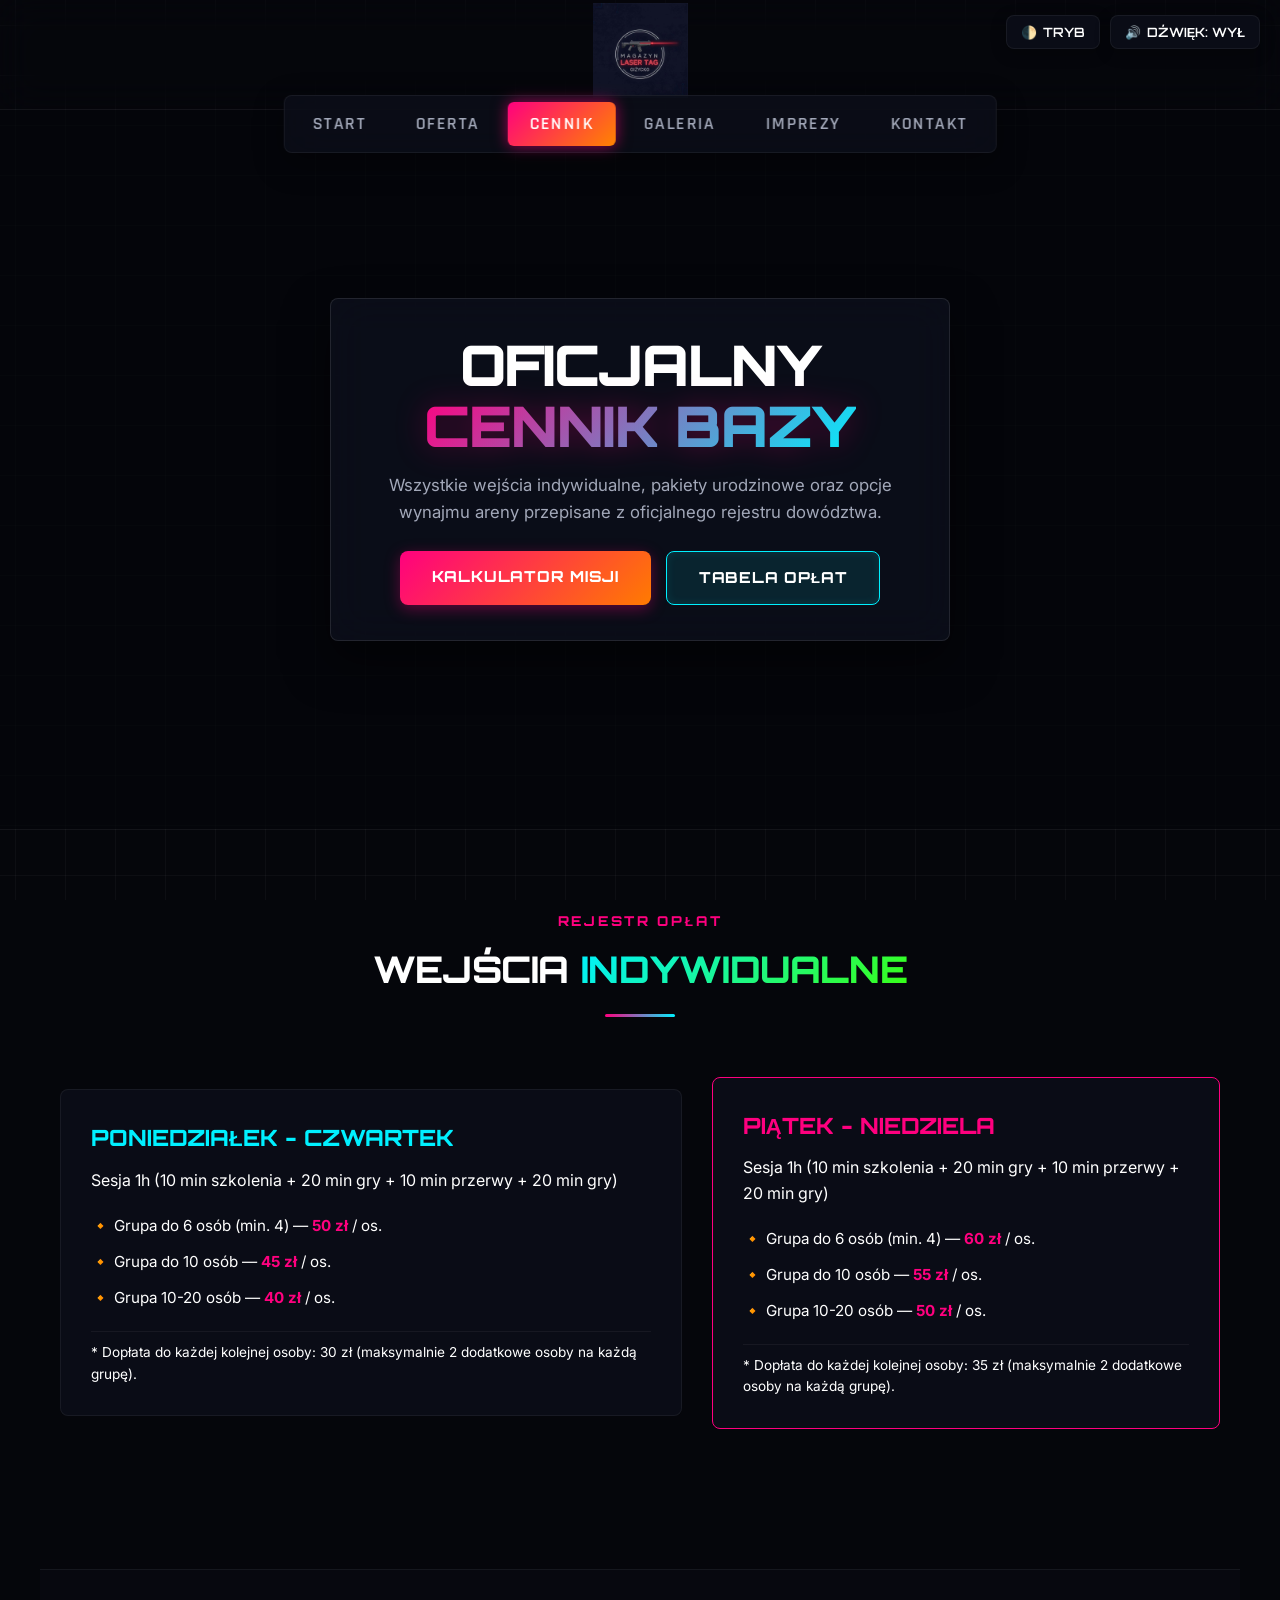
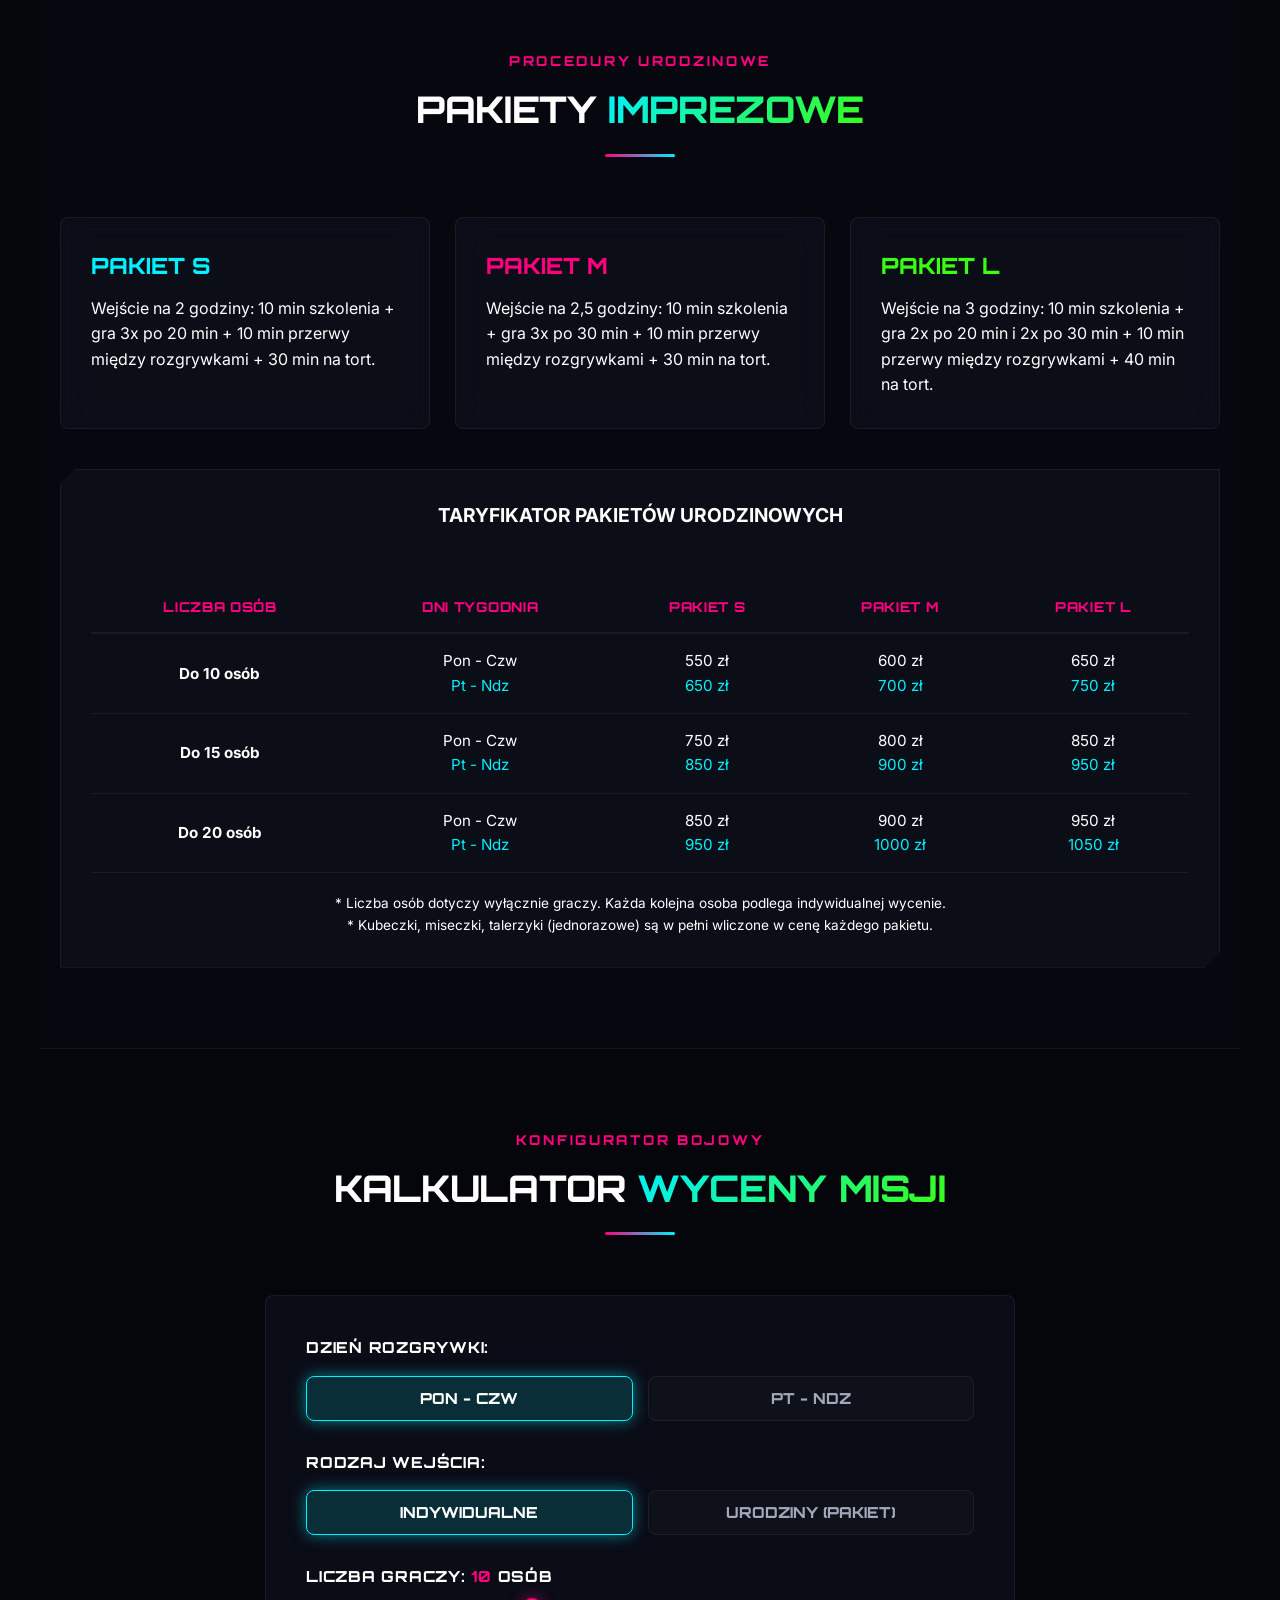
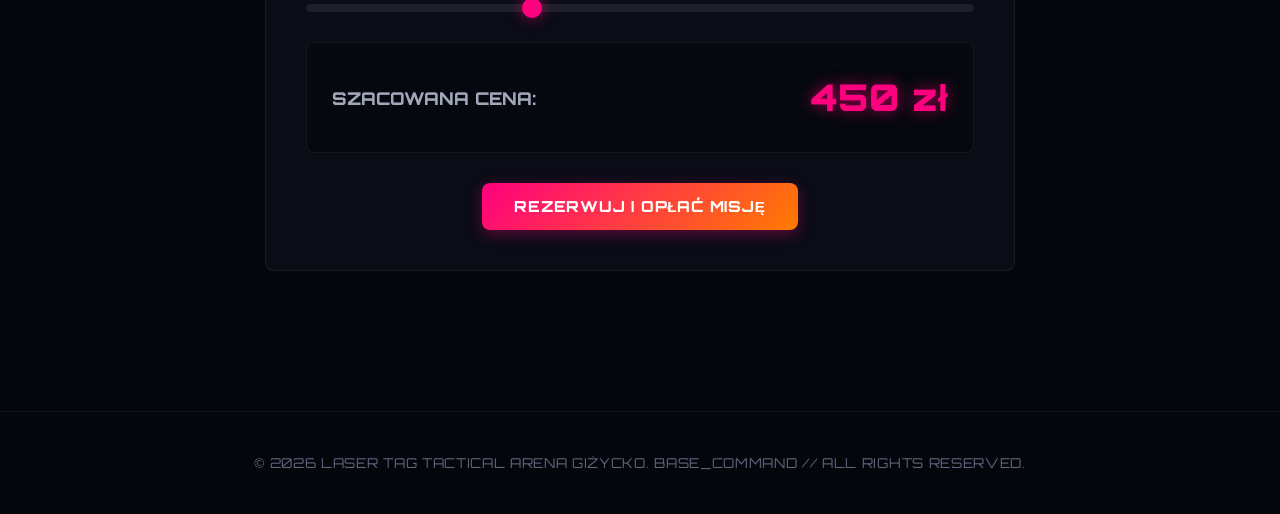
==== commit 3cabc48a: "Feat: Obsidian glassmorphism redesign, Day/Night tactical briefing system, synthesizer audio effects" ====
--- a/cennik.html
+++ b/cennik.html
@@ -9,8 +9,8 @@
 <body data-page="cennik">
 
   <!-- Glow Backgrounds -->
-  <div class="grid-glow"></div>
-  <div class="grid-glow-alt"></div>
+  <div class="bg-glow-orange"></div>
+  <div class="bg-glow-emerald"></div>
 
   <!-- Top Nav -->
   <nav class="top-nav">
@@ -233,7 +233,7 @@
         </div>
 
         <div style="text-align: center; margin-top: 30px;">
-          <a href="kontakt.html" class="btn-hud btn-hud-orange" style="text-decoration:none; display:inline-block;">Rezerwuj termin z raportu</a>
+          <button id="trigger-booking-payment" class="btn-hud btn-hud-orange" style="border: none;">Rezerwuj i Opłać Misję</button>
         </div>
       </div>
     </section>
@@ -259,117 +259,8 @@
     </a>
   </nav>
 
-  <!-- Pricing Calculator Logic -->
-  <script>
-    let dayType = 'weekday'; // weekday or weekend
-    let modeType = 'indiv'; // indiv or bday
-    let bdayTier = '10'; // 10, 15, 20
-    let bdaySize = 'S'; // S, M, L
-
-    function selectDay(type, element) {
-      document.getElementById('day-weekday').classList.remove('active');
-      document.getElementById('day-weekend').classList.remove('active');
-      element.classList.add('active');
-      dayType = type;
-      updateCalculator();
-    }
-
-    function selectMode(mode, element) {
-      document.getElementById('mode-indiv').classList.remove('active');
-      document.getElementById('mode-bday').classList.remove('active');
-      element.classList.add('active');
-      modeType = mode;
-      
-      if (mode === 'indiv') {
-        document.getElementById('calc-group-players').style.display = 'block';
-        document.getElementById('calc-group-bday-options').style.display = 'none';
-      } else {
-        document.getElementById('calc-group-players').style.display = 'none';
-        document.getElementById('calc-group-bday-options').style.display = 'block';
-      }
-      updateCalculator();
-    }
-
-    function selectBdayTier(tier, element) {
-      document.getElementById('tier-10').classList.remove('active');
-      document.getElementById('tier-15').classList.remove('active');
-      document.getElementById('tier-20').classList.remove('active');
-      element.classList.add('active');
-      bdayTier = tier;
-      updateCalculator();
-    }
-
-    function selectBdaySize(size, element) {
-      document.getElementById('size-S').classList.remove('active');
-      document.getElementById('size-M').classList.remove('active');
-      document.getElementById('size-L').classList.remove('active');
-      element.classList.add('active');
-      bdaySize = size;
-      updateCalculator();
-    }
-
-    function updateCalculator() {
-      let price = 0;
-      
-      if (modeType === 'indiv') {
-        const players = parseInt(document.getElementById('players-range').value);
-        document.getElementById('players-val').innerText = players;
-        
-        if (dayType === 'weekday') {
-          // Pon-Czw Individual Rates
-          if (players <= 6) {
-            price = players * 50;
-          } else if (players <= 10) {
-            price = players * 45;
-          } else {
-            price = players * 40;
-          }
-        } else {
-          // Pt-Ndz Individual Rates
-          if (players <= 6) {
-            price = players * 60;
-          } else if (players <= 10) {
-            price = players * 55;
-          } else {
-            price = players * 50;
-          }
-        }
-      } else {
-        // Birthday Packages Rates
-        // Matrix: [dayType][bdayTier][bdaySize]
-        const rates = {
-          weekday: {
-            '10': { S: 550, M: 600, L: 650 },
-            '15': { S: 750, M: 800, L: 850 },
-            '20': { S: 850, M: 900, L: 950 }
-          },
-          weekend: {
-            '10': { S: 650, M: 700, L: 750 },
-            '15': { S: 850, M: 900, L: 950 },
-            '20': { S: 950, M: 1000, L: 1050 }
-          }
-        };
-        price = rates[dayType][bdayTier][bdaySize];
-      }
-      
-      document.getElementById('total-price').innerText = price;
-    }
-
-    // Initial run
-    updateCalculator();
-  </script>
-
-  <style>
-    .d-md-grid-2 {
-      display: grid;
-      grid-template-columns: 1fr;
-    }
-    @media (min-width: 768px) {
-      .d-md-grid-2 {
-        grid-template-columns: 1fr 1fr;
-      }
-    }
-  </style>
+  <!-- Interactive JavaScript -->
+  <script src="assets/js/hud.js"></script>
 
   <footer>
     <p>&copy; 2026 LASER TAG TACTICAL ARENA GIŻYCKO. BASE_COMMAND // ALL RIGHTS RESERVED.</p>
--- a/styles.css
+++ b/styles.css
@@ -1,22 +1,60 @@
-@import url('https://fonts.googleapis.com/css2?family=Orbitron:wght@400;500;700;900&family=Rajdhani:wght@500;600;700&family=Inter:wght@400;500;600&display=swap');
+@import url('https://fonts.googleapis.com/css2?family=Orbitron:wght@400;600;800;900&family=Rajdhani:wght@500;600;700&family=Inter:wght@400;500;600;700&display=swap');
 
 :root {
-  --bg-dark: #07080c;
-  --bg-surface: #0f111a;
-  --bg-card: #131625;
-  --accent-primary: #ff5722;
-  --accent-primary-rgb: 255, 87, 34;
-  --accent-secondary: #00e5ff;
-  --accent-secondary-rgb: 0, 229, 255;
-  --accent-success: #39ff14;
-  --text-primary: #f3f4f6;
-  --text-muted: #8e94a5;
-  --border-color: rgba(255, 255, 255, 0.08);
-  --border-active: rgba(255, 87, 34, 0.4);
-  
-  --font-hud: 'Orbitron', sans-serif;
+  /* DEFAULT (NIGHT MODE / NEON ARENA) */
+  --bg-dark: #05060b;
+  --bg-surface: rgba(13, 16, 28, 0.7);
+  --bg-surface-elevated: rgba(22, 28, 48, 0.85);
+  
+  --accent-primary: #ff007f; /* Neon Pink/Laser */
+  --accent-primary-rgb: 255, 0, 127;
+  --accent-secondary: #00f0ff; /* Electric Cyan/Sensor */
+  --accent-secondary-rgb: 0, 240, 255;
+  --accent-success: #39ff14; /* Neon Green */
+  --accent-success-rgb: 57, 255, 20;
+  
+  --border-ghost: rgba(255, 255, 255, 0.06);
+  --border-color: rgba(255, 255, 255, 0.06);
+  --border-active: rgba(255, 0, 127, 0.4);
+  --border-cyan: rgba(0, 240, 255, 0.4);
+  
+  --text-primary: #ffffff;
+  --text-secondary: #a2a8b9;
+  --text-muted: #5e667e;
+  
+  --font-header: 'Orbitron', sans-serif;
   --font-menu: 'Rajdhani', sans-serif;
   --font-body: 'Inter', sans-serif;
+  --radius-default: 8px;
+  
+  --laser-glow: 0 0 15px rgba(255, 0, 127, 0.6);
+  --sensor-glow: 0 0 15px rgba(0, 240, 255, 0.5);
+}
+
+/* DAY MODE (MILITARY BRIEFING / HIGH CONTRAST) */
+body.theme-day {
+  --bg-dark: #f0f2f6;
+  --bg-surface: rgba(255, 255, 255, 0.9);
+  --bg-surface-elevated: rgba(255, 255, 255, 1);
+  
+  --accent-primary: #0055ff; /* Tactical Blue */
+  --accent-primary-rgb: 0, 85, 255;
+  --accent-secondary: #ff5722; /* Warning Orange */
+  --accent-secondary-rgb: 255, 87, 34;
+  --accent-success: #00a854;
+  --accent-success-rgb: 0, 168, 84;
+  
+  --border-ghost: rgba(0, 0, 0, 0.08);
+  --border-color: rgba(0, 0, 0, 0.08);
+  --border-active: rgba(0, 85, 255, 0.35);
+  --border-cyan: rgba(255, 87, 34, 0.35);
+  
+  --text-primary: #090a0f;
+  --text-secondary: #4a5468;
+  --text-muted: #8a94a6;
+  
+  --laser-glow: 0 4px 10px rgba(0, 85, 255, 0.2);
+  --sensor-glow: 0 4px 10px rgba(255, 87, 34, 0.2);
 }
 
 * {
@@ -25,7 +63,7 @@
   padding: 0;
 }
 
-/* Scrollbar styling */
+/* Scrollbar */
 ::-webkit-scrollbar {
   width: 8px;
 }
@@ -33,9 +71,8 @@
   background: var(--bg-dark);
 }
 ::-webkit-scrollbar-thumb {
-  background: var(--bg-card);
-  border: 2px solid var(--bg-dark);
-  border-radius: 4px;
+  background: var(--border-ghost);
+  border-radius: var(--radius-default);
 }
 ::-webkit-scrollbar-thumb:hover {
   background: var(--accent-primary);
@@ -46,12 +83,9 @@
   color: var(--text-primary);
   font-family: var(--font-body);
   overflow-x: hidden;
-  padding-bottom: 80px; /* Space for bottom nav on mobile */
-  background-image: 
-    linear-gradient(rgba(18, 21, 32, 0.5) 1px, transparent 1px),
-    linear-gradient(90deg, rgba(18, 21, 32, 0.5) 1px, transparent 1px);
-  background-size: 40px 40px;
-  background-position: center;
+  padding-bottom: 80px;
+  line-height: 1.6;
+  transition: background-color 0.4s ease, color 0.4s ease;
 }
 
 @media (min-width: 992px) {
@@ -60,52 +94,94 @@
   }
 }
 
-/* SCANLINE EFFECT */
-body::before {
+/* CYBER GRID BACKGROUND (glows in dark mode) */
+body::after {
   content: "";
   position: fixed;
   inset: 0;
-  background: linear-gradient(
-    rgba(18, 16, 16, 0) 50%, 
-    rgba(0, 0, 0, 0.25) 50%
-  ), linear-gradient(
-    90deg,
-    rgba(255, 0, 0, 0.03),
-    rgba(0, 255, 0, 0.01),
-    rgba(0, 0, 255, 0.03)
-  );
-  background-size: 100% 4px, 6px 100%;
-  z-index: 9999;
+  background-image: 
+    linear-gradient(var(--border-ghost) 1px, transparent 1px),
+    linear-gradient(90deg, var(--border-ghost) 1px, transparent 1px);
+  background-size: 50px 50px;
+  background-position: center;
+  z-index: -2;
   pointer-events: none;
-  opacity: 0.4;
-}
-
-/* GLITCH BACKGROUND GLOW */
-.grid-glow {
+  opacity: 0.6;
+}
+
+/* AMBIENT LIGHTS */
+.ambient-glow-1 {
   position: absolute;
   width: 600px;
   height: 600px;
-  background: radial-gradient(circle, rgba(var(--accent-primary-rgb), 0.08) 0%, transparent 70%);
+  background: radial-gradient(circle, rgba(var(--accent-primary-rgb), 0.1) 0%, transparent 70%);
   top: -200px;
   left: -200px;
   pointer-events: none;
   z-index: -1;
   filter: blur(80px);
-}
-
-.grid-glow-alt {
+  animation: floatLight 12s infinite alternate;
+}
+
+.ambient-glow-2 {
   position: absolute;
   width: 500px;
   height: 500px;
-  background: radial-gradient(circle, rgba(var(--accent-secondary-rgb), 0.06) 0%, transparent 70%);
-  bottom: 0;
+  background: radial-gradient(circle, rgba(var(--accent-secondary-rgb), 0.08) 0%, transparent 70%);
+  bottom: 100px;
   right: -100px;
   pointer-events: none;
   z-index: -1;
   filter: blur(80px);
-}
-
-/* TOP NAV WITH LOGO & SIDEBARS */
+  animation: floatLight 10s infinite alternate-reverse;
+}
+
+@keyframes floatLight {
+  0% { transform: translate(0, 0) scale(1); }
+  100% { transform: translate(40px, 30px) scale(1.1); }
+}
+
+/* FLOATING SETTINGS BAR (SOUNDS & DAY/NIGHT SWITCH) */
+.settings-hud {
+  position: fixed;
+  top: 15px;
+  right: 20px;
+  display: flex;
+  gap: 10px;
+  z-index: 1001;
+}
+
+.settings-btn {
+  background: var(--bg-surface);
+  border: 1px solid var(--border-ghost);
+  color: var(--text-primary);
+  padding: 8px 14px;
+  font-family: var(--font-header);
+  font-size: 0.8rem;
+  font-weight: 600;
+  text-transform: uppercase;
+  cursor: pointer;
+  border-radius: var(--radius-default);
+  backdrop-filter: blur(10px);
+  display: flex;
+  align-items: center;
+  gap: 6px;
+  transition: all 0.25s ease;
+  box-shadow: 0 4px 15px rgba(0,0,0,0.25);
+}
+
+.settings-btn:hover {
+  border-color: var(--accent-primary);
+  box-shadow: var(--laser-glow);
+}
+
+.settings-btn.active {
+  background: var(--accent-primary);
+  color: #fff;
+  border-color: var(--accent-primary);
+}
+
+/* TOP NAV */
 .top-nav {
   position: fixed;
   top: 0;
@@ -113,52 +189,31 @@
   display: flex;
   align-items: center;
   justify-content: center;
-  height: 90px;
+  height: 110px;
   z-index: 1000;
-  background: linear-gradient(to bottom, var(--bg-dark) 40%, rgba(7, 8, 12, 0.9) 80%, transparent);
-  border-bottom: 1px solid rgba(255, 255, 255, 0.05);
-  backdrop-filter: blur(10px);
-}
-
-.top-nav .line {
-  height: 1px;
-  background: linear-gradient(90deg, transparent, var(--accent-primary), transparent);
-  flex-grow: 1;
-  max-width: 25%;
-  opacity: 0.7;
-  position: relative;
-}
-
-.top-nav .line::after {
-  content: '';
-  position: absolute;
-  width: 4px;
-  height: 4px;
-  background: var(--accent-primary);
-  top: -1.5px;
-  box-shadow: 0 0 8px var(--accent-primary);
-}
-
-.top-nav .left-line::after { right: 0; }
-.top-nav .right-line::after { left: 0; }
-
-.top-nav .logo {
-  display: flex;
-  align-items: center;
-  justify-content: center;
-  padding: 0 20px;
+  background: rgba(var(--bg-dark), 0.75);
+  border-bottom: 1px solid var(--border-ghost);
+  backdrop-filter: blur(20px);
+  padding-left: 20px;
+  justify-content: flex-start;
+}
+
+@media (min-width: 992px) {
+  .top-nav {
+    justify-content: center;
+    padding-left: 0;
+  }
 }
 
 .top-nav .logo img {
-  height: 65px;
-  border: 1px solid var(--accent-primary);
-  padding: 2px;
-  background: rgba(0, 0, 0, 0.8);
-  box-shadow: 0 0 15px rgba(var(--accent-primary-rgb), 0.25);
-  clip-path: polygon(8px 0%, 100% 0%, 100% calc(100% - 8px), calc(100% - 8px) 100%, 0% 100%, 0% 8px);
-}
-
-/* DESKTOP MENU */
+  height: 95px;
+}
+
+main {
+  padding-top: 110px !important;
+}
+
+/* DESKTOP NAV */
 .desktop-menu {
   display: none;
 }
@@ -167,499 +222,388 @@
   .desktop-menu {
     display: flex;
     justify-content: center;
-    gap: 15px;
+    gap: 6px;
     position: fixed;
-    top: 105px;
+    top: 95px;
     left: 50%;
     transform: translateX(-50%);
     z-index: 1000;
-    background: rgba(15, 17, 26, 0.8);
+    background: var(--bg-surface);
     padding: 6px;
-    border: 1px solid var(--border-color);
-    backdrop-filter: blur(15px);
-    box-shadow: 0 10px 30px rgba(0,0,0,0.5);
-    clip-path: polygon(10px 0, 100% 0, 100% calc(100% - 10px), calc(100% - 10px) 100%, 0 100%, 0 10px);
+    border: 1px solid var(--border-ghost);
+    backdrop-filter: blur(20px);
+    box-shadow: 0 10px 30px rgba(0, 0, 0, 0.35);
+    border-radius: var(--radius-default);
   }
 
   .desktop-menu a {
-    color: var(--text-primary);
+    display: inline-block;
+    color: var(--text-secondary);
     font-family: var(--font-menu);
-    font-size: 1.15rem;
+    font-size: 1.1rem;
     font-weight: 600;
     text-transform: uppercase;
     letter-spacing: 0.08em;
     text-decoration: none;
-    padding: 8px 24px;
-    transition: all 0.3s ease;
-    clip-path: polygon(6px 0, 100% 0, 100% calc(100% - 6px), calc(100% - 6px) 100%, 0 100%, 0 6px);
-    position: relative;
-  }
-
-  .desktop-menu a::after {
-    content: '';
-    position: absolute;
-    bottom: 0;
-    left: 10%;
-    width: 80%;
-    height: 2px;
-    background: var(--accent-primary);
-    transform: scaleX(0);
-    transition: transform 0.3s ease;
-    box-shadow: 0 0 8px var(--accent-primary);
+    padding: 8px 22px;
+    transition: all 0.2s ease;
+    border-radius: 6px;
   }
 
   .desktop-menu a:hover {
-    color: var(--accent-primary);
-    background: rgba(255, 87, 34, 0.05);
-  }
-
-  .desktop-menu a:hover::after {
-    transform: scaleX(1);
+    color: #fff;
+    background: rgba(255,255,255,0.04);
   }
 
   .desktop-menu a.active {
     color: #fff;
-    background: var(--accent-primary);
-    box-shadow: 0 0 15px rgba(var(--accent-primary-rgb), 0.3);
-  }
-}
-
-/* HERO SECTION WITH VIDEO HEADER */
+    background: linear-gradient(135deg, var(--accent-primary), #ff8500);
+    box-shadow: var(--laser-glow);
+  }
+}
+
+/* HERO SECTION */
 .hero {
   position: relative;
-  height: 90vh;
-  min-height: 550px;
+  height: 80vh;
+  min-height: 500px;
   display: flex;
   align-items: center;
   justify-content: center;
   overflow: hidden;
-  border-bottom: 2px solid var(--accent-primary);
-  box-shadow: 0 15px 35px rgba(0,0,0,0.6);
-  padding-top: 100px;
+  border-bottom: 1px solid var(--border-ghost);
 }
 
 .bg-video {
-  position: absolute;
-  top: 50%;
-  left: 50%;
-  min-width: 100%;
-  min-height: 100%;
-  width: auto;
-  height: auto;
-  transform: translate(-50%, -50%);
-  z-index: -2;
-  object-fit: cover;
-  filter: brightness(0.4) contrast(1.1) saturate(0.85);
-}
-
-.video-overlay {
-  position: absolute;
-  inset: 0;
-  background: linear-gradient(to bottom, rgba(7, 8, 12, 0.4) 0%, rgba(7, 8, 12, 0.8) 70%, var(--bg-dark) 100%);
-  z-index: -1;
-}
-
-/* HUD PANEL WITH BRACKETS */
-.hud-panel {
-  background: rgba(15, 17, 26, 0.75);
-  border: 1px solid rgba(255, 255, 255, 0.05);
-  padding: 40px 30px;
-  max-width: 750px;
-  width: 90%;
-  position: relative;
-  backdrop-filter: blur(10px);
-  box-shadow: 0 20px 50px rgba(0, 0, 0, 0.6);
-  clip-path: polygon(15px 0, 100% 0, 100% calc(100% - 15px), calc(100% - 15px) 100%, 0 100%, 0 15px);
-  text-align: center;
-  animation: hudPulse 8s infinite alternate;
-}
-
-@keyframes hudPulse {
-  0% { border-color: rgba(255, 255, 255, 0.05); }
-  50% { border-color: rgba(0, 229, 255, 0.15); }
-  100% { border-color: rgba(255, 87, 34, 0.15); }
-}
-
-/* HUD corner bracket markers */
-.hud-panel::before, .hud-panel::after {
-  content: "";
-  position: absolute;
-  width: 25px;
-  height: 25px;
-  pointer-events: none;
-}
-
-.hud-panel::before {
-  top: 0;
-  left: 0;
-  border-top: 3px solid var(--accent-primary);
-  border-left: 3px solid var(--accent-primary);
-}
-
-.hud-panel::after {
-  bottom: 0;
-  right: 0;
-  border-bottom: 3px solid var(--accent-primary);
-  border-right: 3px solid var(--accent-primary);
-}
-
-.hud-metadata {
-  font-family: var(--font-hud);
-  font-size: 0.75rem;
-  color: var(--accent-secondary);
-  letter-spacing: 0.3em;
-  margin-bottom: 15px;
-  text-transform: uppercase;
-  text-shadow: 0 0 8px rgba(0, 229, 255, 0.4);
-}
-
-.hud-title {
-  font-family: var(--font-hud);
-  font-size: 2.2rem;
-  font-weight: 900;
-  line-height: 1.1;
-  text-transform: uppercase;
-  color: #fff;
-  letter-spacing: 0.05em;
-  margin-bottom: 15px;
-  text-shadow: 0 0 10px rgba(255, 255, 255, 0.1);
-}
-
-@media (min-width: 768px) {
-  .hud-title {
-    font-size: 3.2rem;
-  }
-}
-
-.hud-title span {
-  color: var(--accent-primary);
-  text-shadow: 0 0 15px rgba(255, 87, 34, 0.5);
-}
-
-.hud-desc {
-  color: var(--text-muted);
-  font-size: 1.05rem;
-  line-height: 1.6;
-  margin-bottom: 30px;
-  max-width: 600px;
-  margin-left: auto;
-  margin-right: auto;
-}
-
-/* BUTTONS SYSTEM */
-.btn-hud-container {
-  display: flex;
-  gap: 15px;
-  justify-content: center;
-  flex-wrap: wrap;
-}
-
-.btn-hud {
-  font-family: var(--font-menu);
-  font-size: 1.2rem;
-  font-weight: 700;
-  text-transform: uppercase;
-  letter-spacing: 0.1em;
-  padding: 12px 30px;
-  text-decoration: none;
-  transition: all 0.3s ease;
-  position: relative;
-  cursor: pointer;
-  background: transparent;
-  clip-path: polygon(10px 0, 100% 0, 100% calc(100% - 10px), calc(100% - 10px) 100%, 0 100%, 0 10px);
-}
-
-.btn-hud-orange {
-  border: 1px solid var(--accent-primary);
-  color: #fff;
-  background: rgba(255, 87, 34, 0.15);
-  box-shadow: inset 0 0 10px rgba(255, 87, 34, 0.2), 0 0 15px rgba(255, 87, 34, 0.1);
-}
-
-.btn-hud-orange:hover {
-  background: var(--accent-primary);
-  color: #000;
-  box-shadow: 0 0 25px rgba(var(--accent-primary-rgb), 0.6);
-  transform: translateY(-2px);
-}
-
-.btn-hud-cyan {
-  border: 1px solid var(--accent-secondary);
-  color: #fff;
-  background: rgba(0, 229, 255, 0.1);
-  box-shadow: inset 0 0 10px rgba(0, 229, 255, 0.15);
-}
-
-.btn-hud-cyan:hover {
-  background: var(--accent-secondary);
-  color: #000;
-  box-shadow: 0 0 25px rgba(var(--accent-secondary-rgb), 0.5);
-  transform: translateY(-2px);
-}
-
-/* SECTION STRUCTURES */
-section.content-section {
-  padding: 80px 20px;
-  position: relative;
-  max-width: 1280px;
-  margin: 0 auto;
-}
-
-.section-header {
-  text-align: center;
-  margin-bottom: 60px;
-  position: relative;
-}
-
-.section-tag {
-  font-family: var(--font-hud);
-  font-size: 0.75rem;
-  color: var(--accent-primary);
-  letter-spacing: 0.4em;
-  text-transform: uppercase;
-  margin-bottom: 10px;
-  display: block;
-}
-
-.section-title {
-  font-family: var(--font-hud);
-  font-size: 2.2rem;
-  text-transform: uppercase;
-  color: #fff;
-  letter-spacing: 0.05em;
-}
-
-.section-title span {
-  color: var(--accent-secondary);
-}
-
-.section-divider {
-  width: 100px;
-  height: 2px;
-  background: linear-gradient(90deg, transparent, var(--accent-primary), transparent);
-  margin: 20px auto 0;
-}
-
-/* CARDS SYSTEM (HUD INSPIRED) */
-.hud-grid {
-  display: grid;
-  grid-template-columns: repeat(auto-fit, minmax(320px, 1fr));
-  gap: 30px;
-}
-
-.hud-card {
-  background: var(--bg-surface);
-  border: 1px solid var(--border-color);
-  padding: 30px;
-  position: relative;
-  transition: all 0.4s ease;
-  clip-path: polygon(15px 0, 100% 0, 100% calc(100% - 15px), calc(100% - 15px) 100%, 0 100%, 0 15px);
-}
-
-.hud-card::before {
-  content: "";
   position: absolute;
   top: 0;
   left: 0;
   width: 100%;
+  height: 100%;
+  object-fit: cover;
+  z-index: -1;
+}
+
+.video-overlay {
+  position: absolute;
+  inset: 0;
+  background: rgba(5, 6, 11, 0.7); /* Darker overlay for extreme readability */
+  z-index: 0;
+}
+
+/* GLASS PANEL */
+.hud-panel {
+  background: rgba(13, 16, 28, 0.8);
+  border: 1px solid rgba(255, 255, 255, 0.1);
+  padding: 35px 30px;
+  max-width: 620px;
+  width: 90%;
+  position: relative;
+  z-index: 10;
+  backdrop-filter: blur(20px);
+  box-shadow: 0 20px 45px rgba(0, 0, 0, 0.5);
+  border-radius: var(--radius-default);
+  text-align: center;
+  transition: all 0.3s ease;
+}
+
+.hud-metadata {
+  display: none !important; /* Hide tactical codes and English translations */
+}
+
+.hud-title {
+  font-family: var(--font-header);
+  font-size: 2.3rem;
+  font-weight: 900;
+  line-height: 1.1;
+  text-transform: uppercase;
+  color: #fff;
+  letter-spacing: -0.02em;
+  margin-bottom: 15px;
+}
+
+@media (min-width: 768px) {
+  .hud-title {
+    font-size: 3.5rem;
+  }
+}
+
+.hud-title span {
+  background: linear-gradient(135deg, var(--accent-primary), var(--accent-secondary));
+  -webkit-background-clip: text;
+  -webkit-text-fill-color: transparent;
+  filter: drop-shadow(0 0 15px rgba(var(--accent-primary-rgb), 0.3));
+}
+
+/* BUTTONS & CONTAINERS */
+.btn-hud-container {
+  display: flex;
+  justify-content: center;
+  gap: 15px;
+  margin-top: 25px;
+  flex-wrap: wrap;
+}
+
+.hud-desc {
+  font-family: var(--font-body);
+  font-size: 1.05rem;
+  color: var(--text-secondary);
+  margin-bottom: 25px;
+  line-height: 1.6;
+}
+
+.btn-hud {
+  display: inline-block;
+  font-family: var(--font-header);
+  font-size: 0.95rem;
+  font-weight: 800;
+  text-transform: uppercase;
+  letter-spacing: 0.05em;
+  padding: 14px 32px;
+  text-decoration: none;
+  transition: all 0.25s cubic-bezier(0.25, 0.8, 0.25, 1);
+  cursor: pointer;
+  background: transparent;
+  border-radius: var(--radius-default);
+  border: 1px solid transparent;
+}
+
+.btn-hud-orange {
+  background: linear-gradient(135deg, var(--accent-primary), #ff7b00);
+  color: #fff;
+  border: none;
+  box-shadow: 0 4px 15px rgba(var(--accent-primary-rgb), 0.35);
+}
+
+.btn-hud-orange:hover {
+  transform: translateY(-2px) scale(1.02);
+  box-shadow: 0 6px 20px rgba(var(--accent-primary-rgb), 0.55);
+}
+
+.btn-hud-cyan {
+  border-color: var(--accent-secondary);
+  color: #fff;
+  background: rgba(var(--accent-secondary-rgb), 0.1);
+  box-shadow: inset 0 0 10px rgba(var(--accent-secondary-rgb), 0.1);
+}
+
+.btn-hud-cyan:hover {
+  background: var(--accent-secondary);
+  color: #000;
+  box-shadow: 0 4px 20px rgba(var(--accent-secondary-rgb), 0.5);
+  transform: translateY(-2px) scale(1.02);
+}
+
+/* CONTENT SECTIONS */
+section.content-section {
+  padding: 80px 20px;
+  position: relative;
+  max-width: 1200px;
+  margin: 0 auto;
+}
+
+.section-header {
+  text-align: center;
+  margin-bottom: 60px;
+}
+
+.section-tag {
+  font-family: var(--font-header);
+  font-size: 0.85rem;
+  color: var(--accent-primary);
+  letter-spacing: 0.2em;
+  text-transform: uppercase;
+  margin-bottom: 8px;
+  font-weight: 800;
+  display: block;
+}
+
+.section-title {
+  font-family: var(--font-header);
+  font-size: 2.3rem;
+  font-weight: 800;
+  text-transform: uppercase;
+  color: #fff;
+  letter-spacing: -0.01em;
+}
+
+.section-title span {
+  background: linear-gradient(135deg, var(--accent-secondary), var(--accent-success));
+  -webkit-background-clip: text;
+  -webkit-text-fill-color: transparent;
+}
+
+.section-divider {
+  width: 70px;
   height: 3px;
-  background: linear-gradient(90deg, var(--accent-primary), transparent);
-  transform: scaleX(0);
-  transform-origin: left;
-  transition: transform 0.4s ease;
+  background: linear-gradient(90deg, var(--accent-primary), var(--accent-secondary));
+  margin: 15px auto 0;
+  border-radius: 3px;
+}
+
+/* GAME CARDS GRID */
+.hud-grid {
+  display: grid;
+  grid-template-columns: repeat(auto-fit, minmax(280px, 1fr));
+  gap: 25px;
+}
+
+.hud-card {
+  background: var(--bg-surface);
+  border: 1px solid var(--border-ghost);
+  padding: 30px;
+  position: relative;
+  border-radius: var(--radius-default);
+  transition: all 0.3s cubic-bezier(0.25, 0.8, 0.25, 1);
+  backdrop-filter: blur(16px);
 }
 
 .hud-card:hover {
-  transform: translateY(-5px);
+  transform: translateY(-4px) scale(1.01);
   border-color: var(--border-active);
-  box-shadow: 0 15px 30px rgba(255, 87, 34, 0.08);
-}
-
-.hud-card:hover::before {
-  transform: scaleX(1);
+  box-shadow: 0 15px 30px rgba(var(--accent-primary-rgb), 0.15);
+  background: var(--bg-surface-elevated);
 }
 
 .card-num {
-  font-family: var(--font-hud);
-  font-size: 0.8rem;
-  color: var(--accent-secondary);
-  position: absolute;
-  top: 20px;
-  right: 20px;
-  opacity: 0.5;
+  display: none !important;
 }
 
 .card-img-holder {
   width: 100%;
-  height: 220px;
+  height: 200px;
   overflow: hidden;
   position: relative;
-  margin-bottom: 25px;
+  margin-bottom: 20px;
+  border-radius: 6px;
   border: 1px solid rgba(255, 255, 255, 0.05);
-  clip-path: polygon(10px 0, 100% 0, 100% calc(100% - 10px), calc(100% - 10px) 100%, 0 100%, 0 10px);
 }
 
 .card-img-holder img {
   width: 100%;
   height: 100%;
   object-fit: cover;
-  filter: contrast(1.15) brightness(0.85);
   transition: transform 0.5s ease;
 }
 
 .hud-card:hover .card-img-holder img {
-  transform: scale(1.08);
-}
-
-/* Crosshair overlay in image */
-.card-img-holder::after {
-  content: "⌖";
-  position: absolute;
-  inset: 0;
-  display: flex;
-  align-items: center;
-  justify-content: center;
-  color: var(--accent-primary);
-  font-size: 2rem;
-  opacity: 0;
-  background: rgba(7, 8, 12, 0.2);
-  transition: all 0.3s ease;
-}
-
-.hud-card:hover .card-img-holder::after {
-  opacity: 0.4;
+  transform: scale(1.05);
 }
 
 .card-title {
-  font-family: var(--font-hud);
-  font-size: 1.5rem;
+  font-family: var(--font-header);
+  font-size: 1.4rem;
   color: #fff;
   text-transform: uppercase;
   margin-bottom: 12px;
-  letter-spacing: 0.02em;
-}
-
-.card-desc {
-  color: var(--text-muted);
-  line-height: 1.6;
-  font-size: 0.95rem;
-}
-
-/* STATS BARS IN HUD CARD */
-.card-stats {
-  margin-top: 20px;
+  font-weight: 800;
+}
+
+/* WEAPON CUSTOMIZER COMPONENT */
+.customizer-box {
+  display: grid;
+  grid-template-columns: 1fr;
+  gap: 35px;
+  background: var(--bg-surface);
+  border: 1px solid var(--border-ghost);
+  padding: 35px;
+  border-radius: var(--radius-default);
+  backdrop-filter: blur(20px);
+}
+
+@media (min-width: 768px) {
+  .customizer-box {
+    grid-template-columns: 280px 1fr;
+  }
+}
+
+.class-list {
   display: flex;
   flex-direction: column;
   gap: 10px;
 }
 
-.stat-row {
-  display: flex;
-  justify-content: space-between;
-  align-items: center;
-  font-family: var(--font-hud);
-  font-size: 0.8rem;
-}
-
-.stat-label {
-  color: var(--text-muted);
-}
-
-.stat-val {
+.class-btn {
+  background: rgba(255, 255, 255, 0.02);
+  border: 1px solid var(--border-ghost);
+  color: var(--text-secondary);
+  font-family: var(--font-header);
+  font-weight: 800;
+  text-align: left;
+  padding: 14px 20px;
+  text-transform: uppercase;
+  letter-spacing: 0.05em;
+  cursor: pointer;
+  transition: all 0.25s ease;
+  border-radius: var(--radius-default);
+}
+
+.class-btn:hover, .class-btn.active {
+  background: rgba(var(--accent-primary-rgb), 0.15);
+  border-color: var(--accent-primary);
+  color: #fff;
+  box-shadow: var(--laser-glow);
+}
+
+.class-display {
+  display: flex;
+  flex-direction: column;
+  justify-content: center;
+  border-left: 1px solid var(--border-ghost);
+  padding-left: 0;
+}
+
+@media (min-width: 768px) {
+  .class-display {
+    padding-left: 30px;
+  }
+}
+
+.class-header {
+  display: flex;
+  flex-direction: column;
+  gap: 10px;
+  border-bottom: 1px solid var(--border-ghost);
+  padding-bottom: 15px;
+  margin-bottom: 20px;
+}
+@media (min-width: 576px) {
+  .class-header {
+    flex-direction: row;
+    justify-content: space-between;
+    align-items: baseline;
+  }
+}
+
+.class-name {
+  font-family: var(--font-header);
+  font-size: 1.8rem;
+  color: #fff;
+  text-transform: uppercase;
+  font-weight: 800;
+}
+
+.class-role {
+  font-family: var(--font-header);
+  font-size: 0.9rem;
   color: var(--accent-secondary);
+  font-weight: 800;
 }
 
 .stat-bar-outer {
   width: 100%;
-  height: 4px;
+  height: 8px;
   background: rgba(255,255,255,0.05);
-  margin-top: 4px;
+  margin-top: 5px;
+  border-radius: 4px;
+  overflow: hidden;
 }
 
 .stat-bar-inner {
   height: 100%;
   background: linear-gradient(90deg, var(--accent-primary), var(--accent-secondary));
-}
-
-/* WEAPON CUSTOMIZER INTERACTIVE COMPONENT */
-.customizer-box {
-  display: grid;
-  grid-template-columns: 1fr;
-  gap: 30px;
-  background: var(--bg-surface);
-  border: 1px solid var(--border-color);
-  padding: 30px;
-  clip-path: polygon(20px 0, 100% 0, 100% calc(100% - 20px), calc(100% - 20px) 100%, 0 100%, 0 20px);
-  position: relative;
-}
-
-@media (min-width: 768px) {
-  .customizer-box {
-    grid-template-columns: 280px 1fr;
-  }
-}
-
-.class-list {
-  display: flex;
-  flex-direction: column;
-  gap: 10px;
-}
-
-.class-btn {
-  background: rgba(255, 255, 255, 0.02);
-  border: 1px solid rgba(255, 255, 255, 0.05);
-  color: var(--text-muted);
-  font-family: var(--font-hud);
-  text-align: left;
-  padding: 15px;
-  text-transform: uppercase;
-  letter-spacing: 0.1em;
-  cursor: pointer;
-  transition: all 0.3s ease;
-  clip-path: polygon(8px 0, 100% 0, 100% calc(100% - 8px), calc(100% - 8px) 100%, 0 100%, 0 8px);
-}
-
-.class-btn:hover, .class-btn.active {
-  background: rgba(255, 87, 34, 0.08);
-  border-color: var(--accent-primary);
-  color: #fff;
-  box-shadow: 0 0 10px rgba(255, 87, 34, 0.15);
-}
-
-.class-display {
-  display: flex;
-  flex-direction: column;
-  justify-content: center;
-  border-left: 1px solid rgba(255, 255, 255, 0.05);
-  padding-left: 0;
-}
-
-@media (min-width: 768px) {
-  .class-display {
-    padding-left: 30px;
-  }
-}
-
-.class-header {
-  display: flex;
-  justify-content: space-between;
-  align-items: baseline;
-  border-bottom: 1px solid rgba(255, 255, 255, 0.05);
-  padding-bottom: 15px;
-  margin-bottom: 20px;
-}
-
-.class-name {
-  font-family: var(--font-hud);
-  font-size: 1.8rem;
-  color: #fff;
-  text-transform: uppercase;
-}
-
-.class-role {
-  font-family: var(--font-hud);
-  font-size: 0.9rem;
-  color: var(--accent-secondary);
+  border-radius: 4px;
+  transition: width 0.4s ease;
 }
 
 /* INTERACTIVE CALCULATOR */
@@ -667,9 +611,10 @@
   max-width: 750px;
   margin: 0 auto;
   background: var(--bg-surface);
-  border: 1px solid var(--border-color);
-  padding: 40px 30px;
-  clip-path: polygon(20px 0, 100% 0, 100% calc(100% - 20px), calc(100% - 20px) 100%, 0 100%, 0 20px);
+  border: 1px solid var(--border-ghost);
+  padding: 40px;
+  border-radius: var(--radius-default);
+  backdrop-filter: blur(20px);
 }
 
 .calc-group {
@@ -677,13 +622,14 @@
 }
 
 .calc-label {
-  font-family: var(--font-hud);
-  font-size: 0.9rem;
-  color: #fff;
-  text-transform: uppercase;
-  letter-spacing: 0.1em;
+  font-family: var(--font-header);
+  font-size: 0.95rem;
+  color: #fff;
+  text-transform: uppercase;
+  letter-spacing: 0.05em;
   margin-bottom: 15px;
   display: block;
+  font-weight: 800;
 }
 
 .calc-slider-box {
@@ -696,9 +642,10 @@
   flex-grow: 1;
   -webkit-appearance: none;
   appearance: none;
-  height: 6px;
-  background: rgba(255,255,255,0.05);
+  height: 8px;
+  background: rgba(255, 255, 255, 0.08);
   outline: none;
+  border-radius: 4px;
 }
 
 .calc-slider::-webkit-slider-thumb {
@@ -707,17 +654,18 @@
   width: 20px;
   height: 20px;
   background: var(--accent-primary);
-  box-shadow: 0 0 10px var(--accent-primary);
+  border-radius: 50%;
+  box-shadow: var(--laser-glow);
   cursor: pointer;
-  clip-path: polygon(50% 0%, 100% 50%, 50% 100%, 0% 50%);
 }
 
 .calc-val {
-  font-family: var(--font-hud);
-  font-size: 1.5rem;
-  color: var(--accent-secondary);
+  font-family: var(--font-header);
+  font-size: 1.4rem;
+  color: var(--accent-primary);
   min-width: 60px;
   text-align: right;
+  font-weight: 800;
 }
 
 .calc-grid-btns {
@@ -728,49 +676,105 @@
 
 .calc-btn-option {
   background: rgba(255, 255, 255, 0.02);
-  border: 1px solid rgba(255, 255, 255, 0.05);
-  color: var(--text-muted);
-  font-family: var(--font-menu);
-  font-size: 1.1rem;
-  font-weight: 600;
+  border: 1px solid var(--border-ghost);
+  color: var(--text-secondary);
+  font-family: var(--font-header);
+  font-size: 0.95rem;
+  font-weight: 800;
   text-transform: uppercase;
   padding: 12px;
   text-align: center;
   cursor: pointer;
-  transition: all 0.3s ease;
-  clip-path: polygon(6px 0, 100% 0, 100% calc(100% - 6px), calc(100% - 6px) 100%, 0 100%, 0 6px);
+  transition: all 0.2s ease;
+  border-radius: var(--radius-default);
 }
 
 .calc-btn-option:hover, .calc-btn-option.active {
-  background: rgba(0, 229, 255, 0.08);
+  background: rgba(var(--accent-secondary-rgb), 0.15);
   border-color: var(--accent-secondary);
   color: #fff;
+  box-shadow: var(--sensor-glow);
 }
 
 .calc-summary {
-  background: rgba(0, 0, 0, 0.4);
-  border: 1px solid rgba(255, 255, 255, 0.03);
+  background: rgba(0, 0, 0, 0.35);
+  border: 1px solid var(--border-ghost);
   padding: 25px;
   margin-top: 30px;
   display: flex;
   justify-content: space-between;
   align-items: center;
-  clip-path: polygon(10px 0, 100% 0, 100% calc(100% - 10px), calc(100% - 10px) 100%, 0 100%, 0 10px);
+  border-radius: var(--radius-default);
 }
 
 .calc-summary-label {
-  font-family: var(--font-hud);
+  font-family: var(--font-header);
   font-size: 1.1rem;
   text-transform: uppercase;
-  color: var(--text-muted);
+  color: var(--text-secondary);
+  font-weight: 800;
 }
 
 .calc-price {
-  font-family: var(--font-hud);
-  font-size: 2.2rem;
+  font-family: var(--font-header);
+  font-size: 2.3rem;
   font-weight: 900;
   color: var(--accent-primary);
-  text-shadow: 0 0 10px rgba(255, 87, 34, 0.2);
+  text-shadow: var(--laser-glow);
+}
+
+/* FAQ ACCORDION */
+.faq-list {
+  display: flex;
+  flex-direction: column;
+  gap: 15px;
+  max-width: 800px;
+  margin: 0 auto;
+}
+
+.faq-item {
+  background: var(--bg-surface);
+  border: 1px solid var(--border-ghost);
+  border-radius: var(--radius-default);
+  backdrop-filter: blur(16px);
+  overflow: hidden;
+}
+
+.faq-q {
+  font-family: var(--font-header);
+  font-size: 1.05rem;
+  font-weight: 600;
+  color: #fff;
+  padding: 20px 24px;
+  cursor: pointer;
+  display: flex;
+  justify-content: space-between;
+  align-items: center;
+  user-select: none;
+}
+
+.faq-q::after {
+  content: "+";
+  color: var(--accent-primary);
+  font-size: 1.5rem;
+  transition: transform 0.25s ease;
+}
+
+.faq-item.active .faq-q::after {
+  transform: rotate(45deg);
+}
+
+.faq-a {
+  max-height: 0;
+  overflow: hidden;
+  transition: max-height 0.3s cubic-bezier(0.25, 0.8, 0.25, 1);
+  color: var(--text-secondary);
+}
+
+.faq-a-inner {
+  padding: 0 24px 20px;
+  font-size: 0.95rem;
+  line-height: 1.6;
 }
 
 /* LEADERBOARD TABLE */
@@ -781,96 +785,43 @@
 }
 
 .leaderboard-table th {
-  font-family: var(--font-hud);
+  font-family: var(--font-header);
   font-size: 0.85rem;
   color: var(--accent-primary);
   text-transform: uppercase;
-  letter-spacing: 0.1em;
+  letter-spacing: 0.05em;
   text-align: left;
   padding: 15px;
-  border-bottom: 2px solid rgba(255, 255, 255, 0.05);
+  border-bottom: 2px solid var(--border-ghost);
+  font-weight: 800;
 }
 
 .leaderboard-table td {
   padding: 15px;
-  border-bottom: 1px solid rgba(255, 255, 255, 0.03);
+  border-bottom: 1px solid var(--border-ghost);
   color: var(--text-primary);
+  font-size: 0.95rem;
 }
 
 .leaderboard-table tr:hover td {
   background: rgba(255, 255, 255, 0.02);
-  color: #fff;
 }
 
 .leaderboard-rank {
-  font-family: var(--font-hud);
-  font-weight: 700;
+  font-family: var(--font-header);
+  font-weight: 800;
   color: var(--accent-secondary);
 }
 
-/* FAQ ACCORDION */
-.faq-list {
-  display: flex;
-  flex-direction: column;
-  gap: 15px;
-  max-width: 800px;
-  margin: 0 auto;
-}
-
-.faq-item {
-  background: var(--bg-surface);
-  border: 1px solid var(--border-color);
-  clip-path: polygon(10px 0, 100% 0, 100% calc(100% - 10px), calc(100% - 10px) 100%, 0 100%, 0 10px);
-}
-
-.faq-q {
-  font-family: var(--font-hud);
-  font-size: 1.05rem;
-  color: #fff;
-  padding: 20px;
-  cursor: pointer;
-  display: flex;
-  justify-content: space-between;
-  align-items: center;
-  user-select: none;
-}
-
-.faq-q::after {
-  content: "+";
-  color: var(--accent-primary);
-  font-size: 1.5rem;
-  transition: transform 0.3s ease;
-}
-
-.faq-item.active .faq-q::after {
-  transform: rotate(45deg);
-}
-
-.faq-a {
-  max-height: 0;
-  overflow: hidden;
-  transition: max-height 0.3s ease-out;
-  color: var(--text-muted);
-  line-height: 1.6;
-  font-size: 0.95rem;
-}
-
-.faq-a-inner {
-  padding: 0 20px 20px;
-}
-
-.faq-item.active .faq-a {
-  max-height: 200px;
-}
-
-/* TACTICAL CONTACT FORM */
+/* TACTICAL RESERVATION FORM */
 .tactical-form {
-  max-width: 650px;
+  max-width: 600px;
   margin: 0 auto;
   background: var(--bg-surface);
-  border: 1px solid var(--border-color);
+  border: 1px solid var(--border-ghost);
   padding: 40px;
-  clip-path: polygon(20px 0, 100% 0, 100% calc(100% - 20px), calc(100% - 20px) 100%, 0 100%, 0 20px);
+  border-radius: var(--radius-default);
+  backdrop-filter: blur(20px);
 }
 
 .form-group {
@@ -878,31 +829,32 @@
 }
 
 .form-label {
-  font-family: var(--font-hud);
-  font-size: 0.8rem;
-  color: var(--accent-secondary);
-  text-transform: uppercase;
-  letter-spacing: 0.15em;
+  font-family: var(--font-header);
+  font-size: 0.85rem;
+  color: var(--accent-primary);
+  text-transform: uppercase;
+  letter-spacing: 0.05em;
   margin-bottom: 8px;
   display: block;
+  font-weight: 600;
 }
 
 .form-input {
   width: 100%;
-  background: rgba(0, 0, 0, 0.4);
-  border: 1px solid rgba(255, 255, 255, 0.05);
+  background: rgba(0, 0, 0, 0.35);
+  border: 1px solid var(--border-ghost);
   padding: 12px 15px;
   color: #fff;
   font-family: var(--font-body);
   font-size: 0.95rem;
   transition: all 0.3s ease;
-  clip-path: polygon(5px 0, 100% 0, 100% calc(100% - 5px), calc(100% - 5px) 100%, 0 100%, 0 5px);
+  border-radius: var(--radius-default);
 }
 
 .form-input:focus {
   outline: none;
   border-color: var(--accent-primary);
-  box-shadow: 0 0 10px rgba(var(--accent-primary-rgb), 0.15);
+  box-shadow: var(--laser-glow);
 }
 
 /* MOBILE BOTTOM NAV */
@@ -910,12 +862,12 @@
   position: fixed;
   bottom: 0;
   width: 100%;
-  background: rgba(15, 17, 26, 0.92);
-  border-top: 1px solid rgba(255, 255, 255, 0.05);
-  backdrop-filter: blur(15px);
+  background: rgba(var(--bg-dark), 0.92);
+  border-top: 1px solid var(--border-ghost);
+  backdrop-filter: blur(20px);
   display: flex;
   justify-content: space-around;
-  padding: 12px 0 20px;
+  padding: 10px 0 16px;
   z-index: 1000;
   box-shadow: 0 -10px 30px rgba(0,0,0,0.5);
 }
@@ -930,78 +882,51 @@
   display: flex;
   flex-direction: column;
   align-items: center;
-  color: var(--text-muted);
+  color: var(--text-secondary);
   text-decoration: none;
-  font-family: var(--font-menu);
-  font-size: 0.8rem;
-  font-weight: 600;
-  text-transform: uppercase;
-  letter-spacing: 0.05em;
-  gap: 5px;
-  transition: all 0.3s ease;
+  font-family: var(--font-header);
+  font-size: 0.75rem;
+  font-weight: 800;
+  text-transform: uppercase;
+  letter-spacing: 0.03em;
+  gap: 4px;
+  transition: color 0.2s ease;
 }
 
 .bottom-nav a svg {
-  width: 22px;
-  height: 22px;
+  width: 20px;
+  height: 20px;
   fill: currentColor;
-  transition: all 0.3s ease;
 }
 
 .bottom-nav a.active {
   color: var(--accent-primary);
-  text-shadow: 0 0 10px rgba(var(--accent-primary-rgb), 0.3);
-}
-
-.bottom-nav a.active svg {
-  transform: translateY(-2px);
-  filter: drop-shadow(0 0 8px var(--accent-primary));
 }
 
 /* FOOTER */
 footer {
   text-align: center;
   padding: 40px 20px;
-  border-top: 1px solid rgba(255, 255, 255, 0.03);
-  margin-top: 80px;
+  border-top: 1px solid var(--border-ghost);
+  margin-top: 60px;
   color: var(--text-muted);
   font-size: 0.85rem;
-  font-family: var(--font-hud);
+  font-family: var(--font-header);
   letter-spacing: 0.05em;
 }
 
-/* UTILS */
-.text-accent {
-  color: var(--accent-primary);
-}
-.text-cyan {
-  color: var(--accent-secondary);
-}
-.text-success {
-  color: var(--accent-success);
-}
-.d-flex {
-  display: flex;
-}
-.gap-3 {
-  gap: 1rem;
-}
-
-/* ==========================================================================
-   MOBILE & RESPONSIVE LAYOUT OVERRIDES (BASE CONTROL // MOBILE HUD)
-   ========================================================================== */
-
+/* MOBILE OVERRIDES */
 @media (max-width: 991.98px) {
   .top-nav {
+    height: 85px;
+  }
+  
+  .top-nav .logo img {
     height: 70px;
   }
   
-  .top-nav .logo img {
-    height: 50px;
-  }
-  
   main {
-    padding-top: 70px !important;
+    padding-top: 85px !important;
   }
   
   section.content-section {
@@ -1009,7 +934,7 @@
   }
   
   .section-header {
-    margin-bottom: 35px;
+    margin-bottom: 30px;
   }
   
   .section-title {
@@ -1017,7 +942,7 @@
   }
   
   .hud-grid {
-    grid-template-columns: repeat(auto-fit, minmax(270px, 1fr));
+    grid-template-columns: repeat(auto-fit, minmax(260px, 1fr));
     gap: 20px;
   }
   
@@ -1033,7 +958,7 @@
   
   .class-display {
     border-left: none;
-    border-top: 1px solid rgba(255, 255, 255, 0.05);
+    border-top: 1px solid var(--border-ghost);
     padding-top: 20px;
     margin-top: 15px;
     padding-left: 0;
@@ -1042,18 +967,17 @@
 
 @media (max-width: 575.98px) {
   .hud-panel {
-    padding: 25px 15px;
+    padding: 30px 15px;
     width: 95%;
   }
   
   .hud-title {
-    font-size: 1.6rem;
+    font-size: 1.5rem;
   }
   
   .hud-desc {
-    font-size: 0.9rem;
+    font-size: 0.95rem;
     margin-bottom: 20px;
-    line-height: 1.5;
   }
   
   .btn-hud-container {
@@ -1063,7 +987,6 @@
   }
   
   .btn-hud {
-    font-size: 1rem;
     padding: 12px 20px;
     width: 100%;
     text-align: center;
@@ -1079,22 +1002,22 @@
   }
   
   .calc-price {
-    font-size: 1.8rem;
+    font-size: 1.7rem;
   }
   
   .leaderboard-table th, 
   .leaderboard-table td {
-    padding: 8px 6px;
+    padding: 10px 8px;
     font-size: 0.75rem;
   }
   
   .faq-q {
     font-size: 0.95rem;
-    padding: 15px;
+    padding: 16px 20px;
   }
   
   .faq-a-inner {
-    padding: 0 15px 15px;
+    padding: 0 20px 16px;
     font-size: 0.85rem;
   }
   
@@ -1103,3 +1026,170 @@
   }
 }
 
+/* INTERACTIVE CHECKOUT MODAL STYLE */
+.checkout-modal {
+  display: none;
+  position: fixed;
+  z-index: 3000;
+  inset: 0;
+  background: rgba(5, 6, 11, 0.9);
+  align-items: center;
+  justify-content: center;
+  padding: 20px;
+}
+
+.checkout-box {
+  background: var(--bg-surface-elevated);
+  border: 1px solid var(--accent-primary);
+  box-shadow: var(--laser-glow);
+  max-width: 500px;
+  width: 100%;
+  padding: 30px;
+  border-radius: var(--radius-default);
+  backdrop-filter: blur(20px);
+  position: relative;
+}
+
+.checkout-close {
+  position: absolute;
+  top: 15px;
+  right: 20px;
+  color: var(--text-secondary);
+  font-size: 1.5rem;
+  cursor: pointer;
+  font-weight: 800;
+}
+
+.checkout-close:hover {
+  color: var(--accent-primary);
+}
+
+.checkout-title {
+  font-family: var(--font-header);
+  font-size: 1.3rem;
+  font-weight: 900;
+  text-transform: uppercase;
+  color: #fff;
+  margin-bottom: 20px;
+  border-bottom: 1px solid var(--border-ghost);
+  padding-bottom: 10px;
+  text-align: center;
+}
+
+.checkout-summary-row {
+  display: flex;
+  justify-content: space-between;
+  margin-bottom: 15px;
+  font-size: 0.95rem;
+}
+
+.pay-btn-group {
+  display: grid;
+  grid-template-columns: repeat(3, 1fr);
+  gap: 10px;
+  margin-top: 25px;
+}
+
+.pay-btn {
+  background: rgba(255,255,255,0.03);
+  border: 1px solid var(--border-ghost);
+  color: var(--text-primary);
+  padding: 10px;
+  border-radius: 6px;
+  font-family: var(--font-menu);
+  font-size: 1rem;
+  font-weight: 700;
+  text-transform: uppercase;
+  cursor: pointer;
+  transition: all 0.2s ease;
+  text-align: center;
+}
+
+.pay-btn.active, .pay-btn:hover {
+  border-color: var(--accent-secondary);
+  background: rgba(0, 240, 255, 0.1);
+  color: #fff;
+}
+
+.checkout-input-group {
+  margin-top: 20px;
+  display: none;
+}
+
+.checkout-input-group.active {
+  display: block;
+}
+
+/* Lightbox Modal */
+.lightbox {
+  display: none;
+  position: fixed;
+  z-index: 2000;
+  inset: 0;
+  background: rgba(5, 6, 11, 0.95);
+  align-items: center;
+  justify-content: center;
+  flex-direction: column;
+}
+.lightbox-close {
+  position: absolute;
+  top: 30px;
+  right: 40px;
+  color: #fff;
+  font-size: 3rem;
+  font-weight: bold;
+  cursor: pointer;
+  transition: color 0.3s;
+}
+.lightbox-close:hover {
+  color: var(--accent-primary);
+}
+.lightbox-content {
+  max-width: 85%;
+  max-height: 75%;
+  border: 1px solid var(--accent-primary);
+  box-shadow: var(--laser-glow);
+  border-radius: var(--radius-default);
+}
+.lightbox-caption {
+  margin-top: 20px;
+  color: #fff;
+  font-family: var(--font-header);
+  font-size: 1.1rem;
+  text-transform: uppercase;
+  letter-spacing: 0.1em;
+}
+
+/* UTILS */
+.text-accent {
+  color: var(--accent-primary) !important;
+}
+.text-cyan {
+  color: var(--accent-secondary) !important;
+}
+.text-success {
+  color: var(--accent-success) !important;
+}
+.d-flex {
+  display: flex;
+}
+.gap-3 {
+  gap: 1rem;
+}
+
+/* RESPONSIVE LAYOUT GRIDS */
+.d-md-grid-2 {
+  display: grid;
+  grid-template-columns: 1fr !important;
+  gap: 40px;
+  align-items: center;
+}
+
+@media (min-width: 768px) {
+  .d-md-grid-2 {
+    grid-template-columns: 1.1fr 0.9fr !important;
+  }
+  .d-md-grid-2-alt {
+    grid-template-columns: 0.9fr 1.1fr !important;
+  }
+}
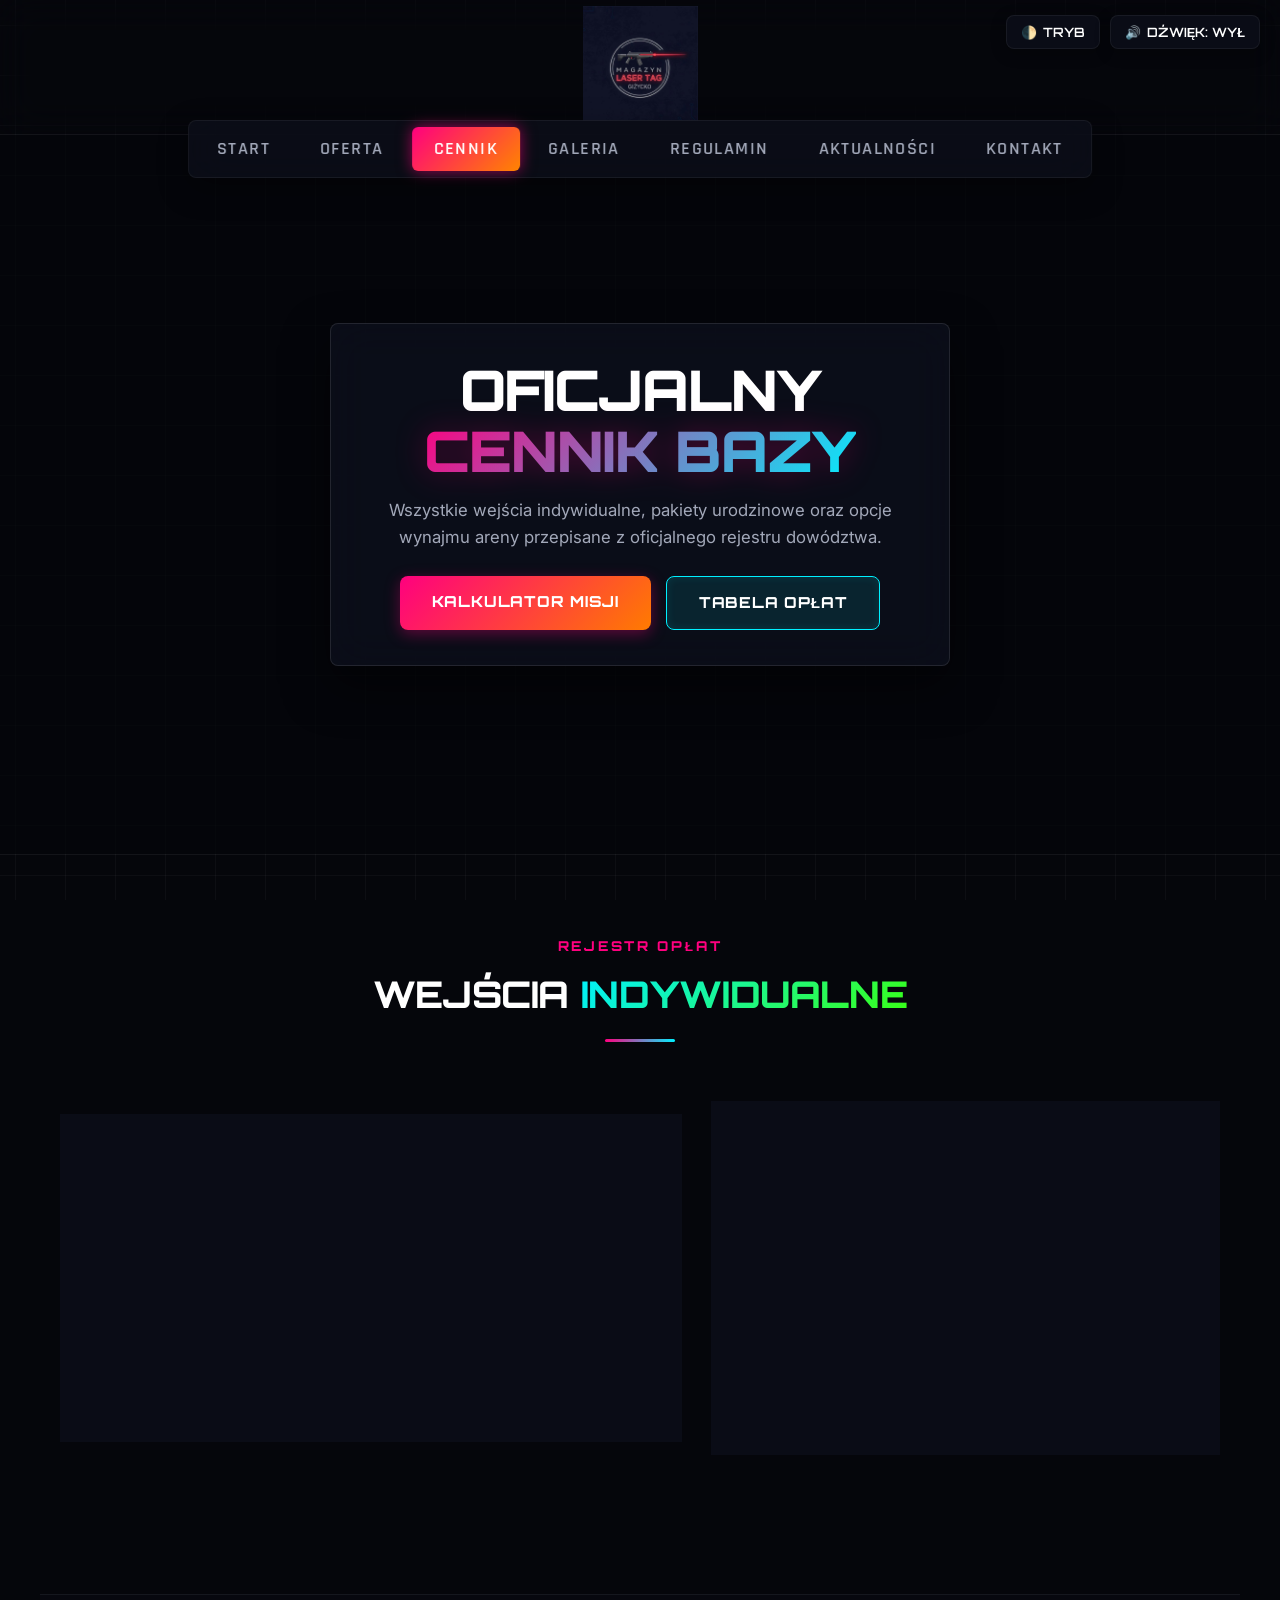
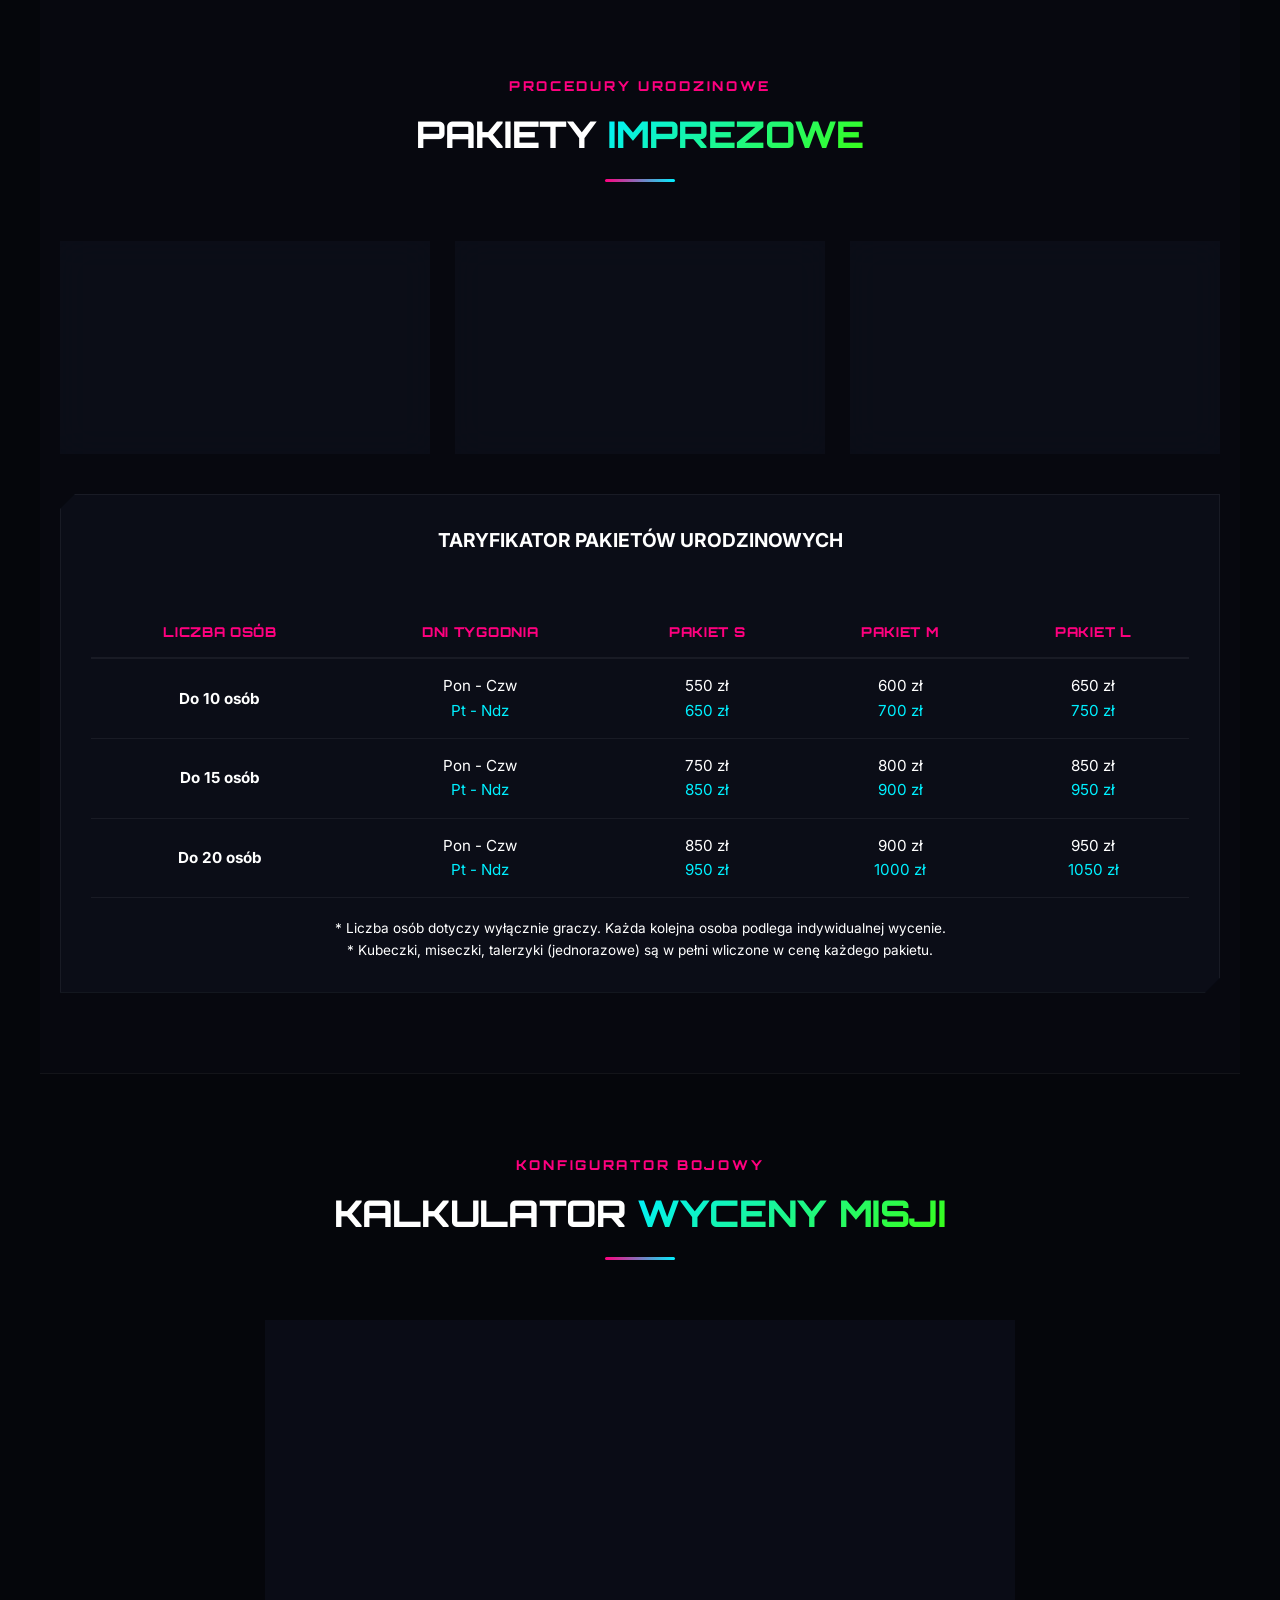
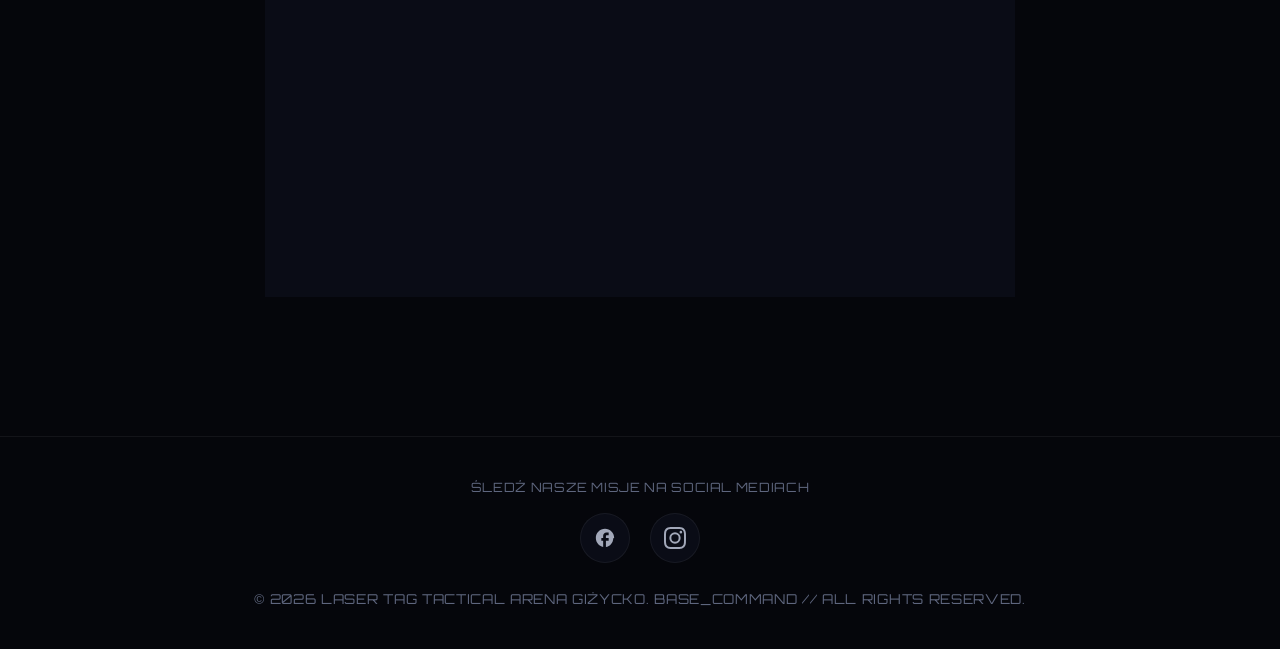
==== commit c33f8ac8: "Feat: Add news feed (aktualnosci) and rules (regulamin) pages, add social footer links and update in" ====
--- a/cennik.html
+++ b/cennik.html
@@ -27,7 +27,8 @@
     <a href="oferta.html">Oferta</a>
     <a href="cennik.html" class="active">Cennik</a>
     <a href="galeria.html">Galeria</a>
-    <a href="imprezy.html">Imprezy</a>
+    <a href="regulamin.html">Regulamin</a>
+    <a href="aktualnosci.html">Aktualności</a>
     <a href="kontakt.html">Kontakt</a>
   </div>
 
@@ -263,6 +264,15 @@
   <script src="assets/js/hud.js"></script>
 
   <footer>
+    <p style="font-family: var(--font-header); font-size: 0.8rem; letter-spacing: 0.05em; margin-bottom: 15px; color: var(--text-muted);">ŚLEDŹ NASZE MISJE NA SOCIAL MEDIACH</p>
+    <div class="footer-social">
+      <a href="https://www.facebook.com/people/Laser-Tag-Gi%C5%BCycko/100063991206121/" target="_blank" class="social-icon-btn" aria-label="Facebook">
+        <svg viewBox="0 0 24 24"><path d="M22 12c0-5.52-4.48-10-10-10S2 6.48 2 12c0 4.84 3.44 8.87 8 9.8V15H8v-3h2V9.5C10 7.57 11.57 6 13.5 6H16v3h-2c-.55 0-1 .45-1 1v2h3v3h-3v6.95c4.56-.93 8-4.96 8-9.75z"/></svg>
+      </a>
+      <a href="https://www.instagram.com/lasertaggizycko/" target="_blank" class="social-icon-btn" aria-label="Instagram">
+        <svg viewBox="0 0 24 24"><path d="M12 2.163c3.204 0 3.584.012 4.85.07 3.252.148 4.771 1.691 4.919 4.919.058 1.265.069 1.645.069 4.849 0 3.205-.012 3.584-.069 4.849-.149 3.225-1.664 4.771-4.919 4.919-1.266.058-1.644.07-4.85.07-3.204 0-3.584-.012-4.849-.07-3.26-.149-4.771-1.699-4.919-4.92-.058-1.265-.07-1.644-.07-4.849 0-3.204.013-3.583.07-4.849.149-3.227 1.664-4.771 4.919-4.919 1.266-.057 1.645-.069 4.849-.069zM12 0C8.741 0 8.333.014 7.053.072 2.695.272.273 2.69.073 7.051.014 8.333 0 8.741 0 12c0 3.259.014 3.668.072 4.948.2 4.358 2.618 6.78 6.98 6.98C8.333 23.986 8.741 24 12 24c3.259 0 3.668-.014 4.948-.072 4.354-.2 6.782-2.618 6.979-6.98.059-1.28.073-1.689.073-4.948 0-3.259-.014-3.667-.072-4.947-.196-4.354-2.617-6.78-6.979-6.98C15.668.014 15.259 0 12 0zm0 5.838a6.162 6.162 0 100 12.324 6.162 6.162 0 000-12.324zM12 16a4 4 0 110-8 4 4 0 010 8zm6.406-11.845a1.44 1.44 0 100 2.881 1.44 1.44 0 000-2.881z"/></svg>
+      </a>
+    </div>
     <p>&copy; 2026 LASER TAG TACTICAL ARENA GIŻYCKO. BASE_COMMAND // ALL RIGHTS RESERVED.</p>
   </footer>
 
--- a/styles.css
+++ b/styles.css
@@ -189,7 +189,7 @@
   display: flex;
   align-items: center;
   justify-content: center;
-  height: 110px;
+  height: 135px;
   z-index: 1000;
   background: rgba(var(--bg-dark), 0.75);
   border-bottom: 1px solid var(--border-ghost);
@@ -206,11 +206,13 @@
 }
 
 .top-nav .logo img {
-  height: 95px;
+  height: 115px;
+  max-width: 100%;
+  object-fit: contain;
 }
 
 main {
-  padding-top: 110px !important;
+  padding-top: 135px !important;
 }
 
 /* DESKTOP NAV */
@@ -224,7 +226,7 @@
     justify-content: center;
     gap: 6px;
     position: fixed;
-    top: 95px;
+    top: 120px;
     left: 50%;
     transform: translateX(-50%);
     z-index: 1000;
@@ -918,15 +920,15 @@
 /* MOBILE OVERRIDES */
 @media (max-width: 991.98px) {
   .top-nav {
+    height: 105px;
+  }
+  
+  .top-nav .logo img {
     height: 85px;
   }
   
-  .top-nav .logo img {
-    height: 70px;
-  }
-  
   main {
-    padding-top: 85px !important;
+    padding-top: 105px !important;
   }
   
   section.content-section {
@@ -1193,3 +1195,153 @@
     grid-template-columns: 0.9fr 1.1fr !important;
   }
 }
+
+/* --- WCAG 2.1 CONTRAST & DAY MODE ACCESSIBILITY OVERRIDES --- */
+body.theme-day h1,
+body.theme-day h2,
+body.theme-day h3,
+body.theme-day h4,
+body.theme-day h5,
+body.theme-day h6,
+body.theme-day .card-title,
+body.theme-day .class-name,
+body.theme-day .section-title,
+body.theme-day .hud-title,
+body.theme-day .checkout-title,
+body.theme-day .calc-label,
+body.theme-day th {
+  color: var(--text-primary) !important;
+  text-shadow: none !important;
+}
+
+body.theme-day .hud-panel {
+  background: rgba(255, 255, 255, 0.95);
+  border: 1px solid rgba(0, 0, 0, 0.15);
+  box-shadow: 0 15px 35px rgba(0, 0, 0, 0.1);
+}
+
+body.theme-day .hud-card {
+  background: rgba(255, 255, 255, 0.95);
+  border: 1px solid rgba(0, 0, 0, 0.12);
+  color: var(--text-secondary);
+}
+
+body.theme-day .hud-card:hover {
+  background: #ffffff;
+  border-color: var(--accent-primary);
+  box-shadow: 0 12px 28px rgba(0, 0, 0, 0.08);
+}
+
+body.theme-day .customizer-box,
+body.theme-day .calc-container {
+  background: rgba(255, 255, 255, 0.95);
+  border: 1px solid rgba(0, 0, 0, 0.15);
+}
+
+body.theme-day td {
+  color: var(--text-secondary) !important;
+}
+
+body.theme-day tr {
+  border-bottom-color: rgba(0, 0, 0, 0.1) !important;
+}
+
+body.theme-day a {
+  color: var(--accent-primary);
+}
+
+body.theme-day .bottom-nav {
+  background: rgba(255, 255, 255, 0.95);
+  border-top: 1px solid rgba(0, 0, 0, 0.1);
+  box-shadow: 0 -8px 25px rgba(0, 0, 0, 0.05);
+}
+
+body.theme-day .bottom-nav a {
+  color: var(--text-secondary);
+}
+
+body.theme-day .bottom-nav a.active {
+  color: var(--accent-primary);
+}
+
+body.theme-day .tactical-form input,
+body.theme-day .tactical-form textarea,
+body.theme-day .tactical-form select,
+body.theme-day .form-input {
+  background: #ffffff !important;
+  border: 1px solid rgba(0, 0, 0, 0.15) !important;
+  color: var(--text-primary) !important;
+}
+
+body.theme-day .calc-btn-option {
+  background: rgba(0, 0, 0, 0.03);
+  border: 1px solid rgba(0, 0, 0, 0.1);
+  color: var(--text-secondary);
+}
+
+body.theme-day .calc-btn-option.active {
+  background: var(--accent-primary);
+  border-color: var(--accent-primary);
+  color: #ffffff;
+}
+
+body.theme-day .class-btn {
+  background: rgba(0, 0, 0, 0.02);
+  border: 1px solid rgba(0, 0, 0, 0.1);
+  color: var(--text-secondary);
+}
+
+body.theme-day .class-btn.active {
+  background: var(--accent-primary);
+  border-color: var(--accent-primary);
+  color: #ffffff;
+}
+
+/* SOCIAL FOOTER */
+.footer-social {
+  display: flex;
+  justify-content: center;
+  gap: 20px;
+  margin-top: 15px;
+  margin-bottom: 25px;
+}
+
+.social-icon-btn {
+  display: flex;
+  align-items: center;
+  justify-content: center;
+  width: 50px;
+  height: 50px;
+  border-radius: 50%;
+  border: 1px solid var(--border-ghost);
+  background: var(--bg-surface);
+  color: var(--text-secondary);
+  transition: all 0.3s ease;
+  cursor: pointer;
+  text-decoration: none;
+}
+
+.social-icon-btn:hover {
+  border-color: var(--accent-primary);
+  color: #fff;
+  transform: translateY(-3px);
+  box-shadow: var(--laser-glow);
+}
+
+body.theme-day .social-icon-btn {
+  background: #ffffff;
+  border-color: rgba(0, 0, 0, 0.1);
+  color: var(--text-secondary);
+}
+
+body.theme-day .social-icon-btn:hover {
+  border-color: var(--accent-primary);
+  color: var(--accent-primary);
+  box-shadow: 0 4px 10px rgba(0, 0, 0, 0.05);
+}
+
+.social-icon-btn svg {
+  width: 22px;
+  height: 22px;
+  fill: currentColor;
+}
